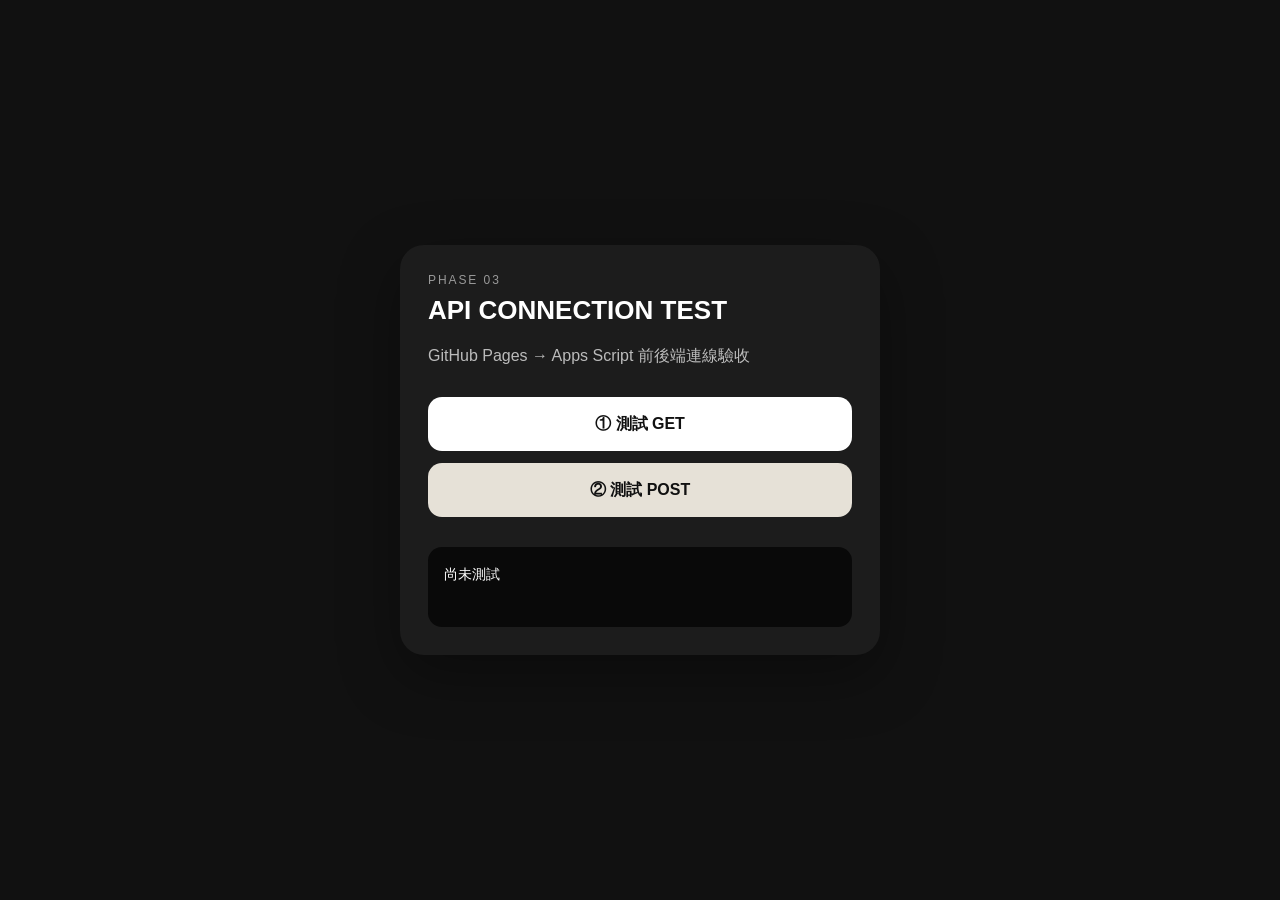
==== setup/index.html @ 5a978cd7 "Add files via upload" ====
<!DOCTYPE html>
<html lang="zh-Hant">

<head>

  <meta charset="UTF-8">

  <meta
    name="viewport"
    content="width=device-width, initial-scale=1"
  >

  <title>Birthday Mission｜API Test</title>

  <style>

    * {
      box-sizing: border-box;
    }

    body {
      margin: 0;
      min-height: 100vh;
      background: #111;
      color: #fff;
      font-family:
        -apple-system,
        BlinkMacSystemFont,
        "Segoe UI",
        sans-serif;

      display: flex;
      align-items: center;
      justify-content: center;

      padding: 24px;
    }

    .card {
      width: 100%;
      max-width: 480px;

      background: #1c1c1c;

      border-radius: 24px;

      padding: 28px;

      box-shadow:
        0 20px 60px rgba(0,0,0,.35);
    }

    .label {
      font-size: 12px;
      letter-spacing: .16em;
      opacity: .55;
    }

    h1 {
      font-size: 26px;
      margin:
        8px 0
        8px;
    }

    .description {
      opacity: .7;
      line-height: 1.7;
      margin-bottom: 28px;
    }

    button {
      width: 100%;
      min-height: 54px;

      border: 0;
      border-radius: 14px;

      font-size: 16px;
      font-weight: 600;

      cursor: pointer;

      margin-bottom: 12px;
    }

    #getBtn {
      background: #fff;
      color: #111;
    }

    #postBtn {
      background: #e6e1d7;
      color: #111;
    }

    button:disabled {
      opacity: .45;
      cursor: not-allowed;
    }

    .result {
      margin-top: 18px;

      padding: 16px;

      border-radius: 14px;

      background: #090909;

      font-size: 14px;
      line-height: 1.7;

      word-break: break-word;

      min-height: 80px;
    }

    .ok {
      color: #88e29c;
    }

    .error {
      color: #ff8e8e;
    }

  </style>

</head>

<body>

  <main class="card">

    <div class="label">
      PHASE 03
    </div>

    <h1>
      API CONNECTION TEST
    </h1>

    <p class="description">
      GitHub Pages → Apps Script
      前後端連線驗收
    </p>

    <button
      id="getBtn"
      type="button"
    >
      ① 測試 GET
    </button>

    <button
      id="postBtn"
      type="button"
    >
      ② 測試 POST
    </button>

    <div
      id="result"
      class="result"
    >
      尚未測試
    </div>

  </main>


  <script src="../assets/js/config.js"></script>

  <script>

    const result =
      document.getElementById('result');

    const getBtn =
      document.getElementById('getBtn');

    const postBtn =
      document.getElementById('postBtn');


    function showLoading(text) {

      result.className = 'result';

      result.textContent = text;

    }


    function showSuccess(data) {

      result.className =
        'result ok';

      result.textContent =
        JSON.stringify(
          data,
          null,
          2
        );

    }


    function showError(error) {

      console.error(error);

      result.className =
        'result error';

      result.textContent =
        '連線失敗：\n' +
        (
          error?.message ||
          String(error)
        );

    }


    getBtn.addEventListener(
      'click',
      async () => {

        getBtn.disabled = true;

        showLoading(
          'GET 連線中...'
        );

        try {

          const url =
            BM_CONFIG.API_URL +
            '?action=ping&_=' +
            Date.now();

          const response =
            await fetch(
              url,
              {
                method: 'GET',
                redirect: 'follow',
                cache: 'no-store'
              }
            );

          if (!response.ok) {
            throw new Error(
              'HTTP ' +
              response.status
            );
          }

          const data =
            await response.json();

          if (
            data.ok !== true ||
            data.action !== 'ping'
          ) {
            throw new Error(
              'GET 回傳內容不正確'
            );
          }

          showSuccess({
            test: 'GET PASS',
            ...data
          });

        } catch (error) {

          showError(error);

        } finally {

          getBtn.disabled = false;

        }

      }
    );


    postBtn.addEventListener(
      'click',
      async () => {

        postBtn.disabled = true;

        showLoading(
          'POST 連線中...'
        );

        try {

          const response =
            await fetch(
              BM_CONFIG.API_URL,
              {

                method: 'POST',

                redirect: 'follow',

                headers: {
                  'Content-Type':
                    'text/plain;charset=utf-8'
                },

                body:
                  JSON.stringify({
                    action:
                      'pingPost',

                    test:
                      'github-pages'
                  })

              }
            );

          if (!response.ok) {
            throw new Error(
              'HTTP ' +
              response.status
            );
          }

          const data =
            await response.json();

          if (
            data.ok !== true ||
            data.action !==
              'pingPost'
          ) {
            throw new Error(
              'POST 回傳內容不正確'
            );
          }

          showSuccess({
            test: 'POST PASS',
            ...data
          });

        } catch (error) {

          showError(error);

        } finally {

          postBtn.disabled = false;

        }

      }
    );

  </script>

</body>
</html>
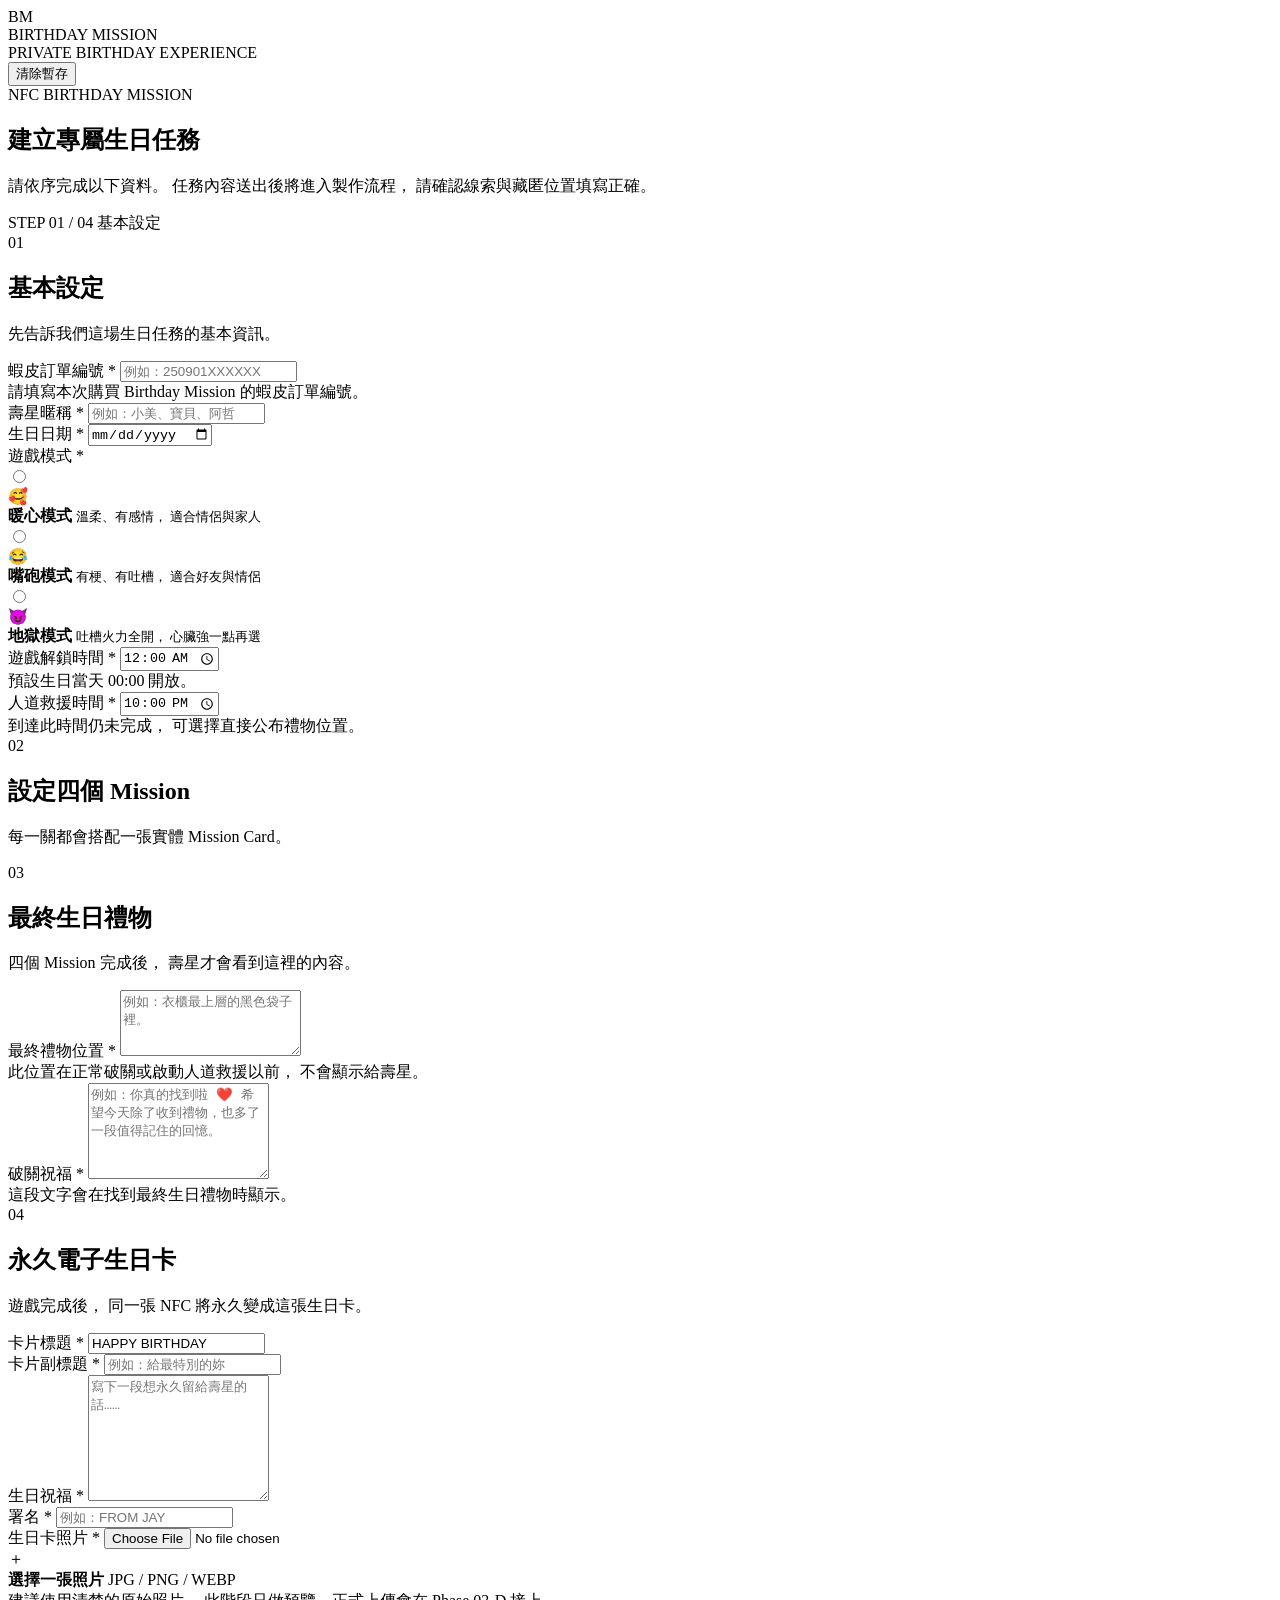
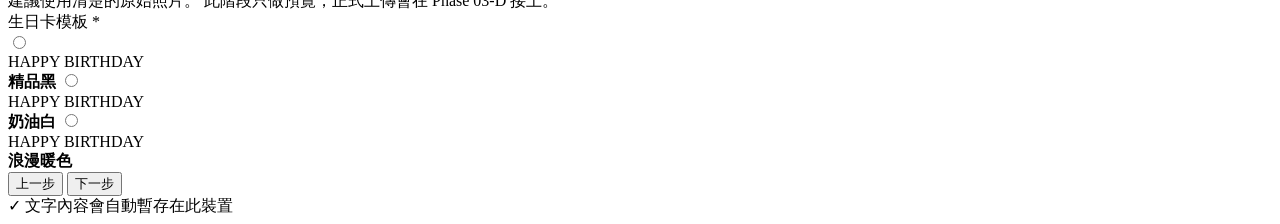
==== commit 17182dc9: "Update index.html" ====
--- a/setup/index.html
+++ b/setup/index.html
@@ -1,8 +1,6 @@
 <!DOCTYPE html>
 <html lang="zh-Hant">
-
 <head>
-
   <meta charset="UTF-8">
 
   <meta
@@ -10,362 +8,730 @@
     content="width=device-width, initial-scale=1"
   >
 
-  <title>Birthday Mission｜API Test</title>
-
-  <style>
-
-    * {
-      box-sizing: border-box;
-    }
-
-    body {
-      margin: 0;
-      min-height: 100vh;
-      background: #111;
-      color: #fff;
-      font-family:
-        -apple-system,
-        BlinkMacSystemFont,
-        "Segoe UI",
-        sans-serif;
-
-      display: flex;
-      align-items: center;
-      justify-content: center;
-
-      padding: 24px;
-    }
-
-    .card {
-      width: 100%;
-      max-width: 480px;
-
-      background: #1c1c1c;
-
-      border-radius: 24px;
-
-      padding: 28px;
-
-      box-shadow:
-        0 20px 60px rgba(0,0,0,.35);
-    }
-
-    .label {
-      font-size: 12px;
-      letter-spacing: .16em;
-      opacity: .55;
-    }
-
-    h1 {
-      font-size: 26px;
-      margin:
-        8px 0
-        8px;
-    }
-
-    .description {
-      opacity: .7;
-      line-height: 1.7;
-      margin-bottom: 28px;
-    }
-
-    button {
-      width: 100%;
-      min-height: 54px;
-
-      border: 0;
-      border-radius: 14px;
-
-      font-size: 16px;
-      font-weight: 600;
-
-      cursor: pointer;
-
-      margin-bottom: 12px;
-    }
-
-    #getBtn {
-      background: #fff;
-      color: #111;
-    }
-
-    #postBtn {
-      background: #e6e1d7;
-      color: #111;
-    }
-
-    button:disabled {
-      opacity: .45;
-      cursor: not-allowed;
-    }
-
-    .result {
-      margin-top: 18px;
-
-      padding: 16px;
-
-      border-radius: 14px;
-
-      background: #090909;
-
-      font-size: 14px;
-      line-height: 1.7;
-
-      word-break: break-word;
-
-      min-height: 80px;
-    }
-
-    .ok {
-      color: #88e29c;
-    }
-
-    .error {
-      color: #ff8e8e;
-    }
-
-  </style>
-
+  <meta
+    name="theme-color"
+    content="#111111"
+  >
+
+  <title>建立 Birthday Mission</title>
+
+  <link
+    rel="stylesheet"
+    href="../assets/css/setup.css"
+  >
 </head>
 
 <body>
 
-  <main class="card">
-
-    <div class="label">
-      PHASE 03
+  <header class="topbar">
+    <div class="brand">
+      <span class="brand-mark">BM</span>
+
+      <div>
+        <div class="brand-name">
+          BIRTHDAY MISSION
+        </div>
+
+        <div class="brand-sub">
+          PRIVATE BIRTHDAY EXPERIENCE
+        </div>
+      </div>
     </div>
 
-    <h1>
-      API CONNECTION TEST
-    </h1>
-
-    <p class="description">
-      GitHub Pages → Apps Script
-      前後端連線驗收
-    </p>
-
     <button
-      id="getBtn"
+      id="clearDraftBtn"
+      class="text-btn"
       type="button"
     >
-      ① 測試 GET
+      清除暫存
     </button>
-
-    <button
-      id="postBtn"
-      type="button"
+  </header>
+
+
+  <main class="shell">
+
+    <section class="hero">
+
+      <div class="eyebrow">
+        NFC BIRTHDAY MISSION
+      </div>
+
+      <h1>
+        建立專屬生日任務
+      </h1>
+
+      <p>
+        請依序完成以下資料。
+        任務內容送出後將進入製作流程，
+        請確認線索與藏匿位置填寫正確。
+      </p>
+
+    </section>
+
+
+    <section class="progress-box">
+
+      <div class="progress-top">
+
+        <span id="stepLabel">
+          STEP 01 / 04
+        </span>
+
+        <span id="stepName">
+          基本設定
+        </span>
+
+      </div>
+
+      <div class="progress-track">
+        <div
+          id="progressBar"
+          class="progress-bar"
+        ></div>
+      </div>
+
+    </section>
+
+
+    <form
+      id="missionForm"
+      novalidate
     >
-      ② 測試 POST
-    </button>
-
-    <div
-      id="result"
-      class="result"
-    >
-      尚未測試
+
+      <!-- STEP 01 -->
+      <section
+        class="form-step active"
+        data-step="1"
+      >
+
+        <div class="section-heading">
+
+          <span class="section-number">
+            01
+          </span>
+
+          <div>
+            <h2>基本設定</h2>
+
+            <p>
+              先告訴我們這場生日任務的基本資訊。
+            </p>
+          </div>
+
+        </div>
+
+
+        <div class="form-card">
+
+          <div class="field">
+
+            <label for="orderNo">
+              蝦皮訂單編號
+              <span>*</span>
+            </label>
+
+            <input
+              id="orderNo"
+              name="orderNo"
+              type="text"
+              autocomplete="off"
+              placeholder="例如：250901XXXXXX"
+              required
+            >
+
+            <div class="help">
+              請填寫本次購買 Birthday Mission
+              的蝦皮訂單編號。
+            </div>
+
+          </div>
+
+
+          <div class="field">
+
+            <label for="nickname">
+              壽星暱稱
+              <span>*</span>
+            </label>
+
+            <input
+              id="nickname"
+              name="nickname"
+              type="text"
+              autocomplete="off"
+              placeholder="例如：小美、寶貝、阿哲"
+              maxlength="30"
+              required
+            >
+
+          </div>
+
+
+          <div class="field">
+
+            <label for="birthdayDate">
+              生日日期
+              <span>*</span>
+            </label>
+
+            <input
+              id="birthdayDate"
+              name="birthdayDate"
+              type="date"
+              required
+            >
+
+          </div>
+
+
+          <div class="field">
+
+            <label>
+              遊戲模式
+              <span>*</span>
+            </label>
+
+            <div class="choice-grid">
+
+              <label class="choice-card">
+
+                <input
+                  type="radio"
+                  name="gameMode"
+                  value="暖心模式"
+                  required
+                >
+
+                <div class="choice-content">
+
+                  <div class="choice-icon">
+                    🥰
+                  </div>
+
+                  <strong>
+                    暖心模式
+                  </strong>
+
+                  <small>
+                    溫柔、有感情，
+                    適合情侶與家人
+                  </small>
+
+                </div>
+
+              </label>
+
+
+              <label class="choice-card">
+
+                <input
+                  type="radio"
+                  name="gameMode"
+                  value="嘴砲模式"
+                >
+
+                <div class="choice-content">
+
+                  <div class="choice-icon">
+                    😂
+                  </div>
+
+                  <strong>
+                    嘴砲模式
+                  </strong>
+
+                  <small>
+                    有梗、有吐槽，
+                    適合好友與情侶
+                  </small>
+
+                </div>
+
+              </label>
+
+
+              <label class="choice-card">
+
+                <input
+                  type="radio"
+                  name="gameMode"
+                  value="地獄模式"
+                >
+
+                <div class="choice-content">
+
+                  <div class="choice-icon">
+                    😈
+                  </div>
+
+                  <strong>
+                    地獄模式
+                  </strong>
+
+                  <small>
+                    吐槽火力全開，
+                    心臟強一點再選
+                  </small>
+
+                </div>
+
+              </label>
+
+            </div>
+
+          </div>
+
+
+          <div class="time-grid">
+
+            <div class="field">
+
+              <label for="unlockTime">
+                遊戲解鎖時間
+                <span>*</span>
+              </label>
+
+              <input
+                id="unlockTime"
+                name="unlockTime"
+                type="time"
+                value="00:00"
+                required
+              >
+
+              <div class="help">
+                預設生日當天 00:00 開放。
+              </div>
+
+            </div>
+
+
+            <div class="field">
+
+              <label for="rescueTime">
+                人道救援時間
+                <span>*</span>
+              </label>
+
+              <input
+                id="rescueTime"
+                name="rescueTime"
+                type="time"
+                value="22:00"
+                required
+              >
+
+              <div class="help">
+                到達此時間仍未完成，
+                可選擇直接公布禮物位置。
+              </div>
+
+            </div>
+
+          </div>
+
+        </div>
+
+      </section>
+
+
+      <!-- STEP 02 -->
+      <section
+        class="form-step"
+        data-step="2"
+      >
+
+        <div class="section-heading">
+
+          <span class="section-number">
+            02
+          </span>
+
+          <div>
+
+            <h2>
+              設定四個 Mission
+            </h2>
+
+            <p>
+              每一關都會搭配一張實體 Mission Card。
+            </p>
+
+          </div>
+
+        </div>
+
+
+        <div
+          id="missionsContainer"
+          class="missions"
+        ></div>
+
+      </section>
+
+
+      <!-- STEP 03 -->
+      <section
+        class="form-step"
+        data-step="3"
+      >
+
+        <div class="section-heading">
+
+          <span class="section-number">
+            03
+          </span>
+
+          <div>
+
+            <h2>
+              最終生日禮物
+            </h2>
+
+            <p>
+              四個 Mission 完成後，
+              壽星才會看到這裡的內容。
+            </p>
+
+          </div>
+
+        </div>
+
+
+        <div class="form-card">
+
+          <div class="field">
+
+            <label for="giftLocation">
+              最終禮物位置
+              <span>*</span>
+            </label>
+
+            <textarea
+              id="giftLocation"
+              name="giftLocation"
+              rows="4"
+              maxlength="300"
+              placeholder="例如：衣櫃最上層的黑色袋子裡。"
+              required
+            ></textarea>
+
+            <div class="help">
+              此位置在正常破關或啟動人道救援以前，
+              不會顯示給壽星。
+            </div>
+
+          </div>
+
+
+          <div class="field">
+
+            <label for="completionBlessing">
+              破關祝福
+              <span>*</span>
+            </label>
+
+            <textarea
+              id="completionBlessing"
+              name="completionBlessing"
+              rows="6"
+              maxlength="800"
+              placeholder="例如：你真的找到啦 ❤️ 希望今天除了收到禮物，也多了一段值得記住的回憶。"
+              required
+            ></textarea>
+
+            <div class="help">
+              這段文字會在找到最終生日禮物時顯示。
+            </div>
+
+          </div>
+
+        </div>
+
+      </section>
+
+
+      <!-- STEP 04 -->
+      <section
+        class="form-step"
+        data-step="4"
+      >
+
+        <div class="section-heading">
+
+          <span class="section-number">
+            04
+          </span>
+
+          <div>
+
+            <h2>
+              永久電子生日卡
+            </h2>
+
+            <p>
+              遊戲完成後，
+              同一張 NFC 將永久變成這張生日卡。
+            </p>
+
+          </div>
+
+        </div>
+
+
+        <div class="form-card">
+
+          <div class="field">
+
+            <label for="cardTitle">
+              卡片標題
+              <span>*</span>
+            </label>
+
+            <input
+              id="cardTitle"
+              name="cardTitle"
+              type="text"
+              value="HAPPY BIRTHDAY"
+              maxlength="60"
+              required
+            >
+
+          </div>
+
+
+          <div class="field">
+
+            <label for="cardSubtitle">
+              卡片副標題
+              <span>*</span>
+            </label>
+
+            <input
+              id="cardSubtitle"
+              name="cardSubtitle"
+              type="text"
+              placeholder="例如：給最特別的妳"
+              maxlength="80"
+              required
+            >
+
+          </div>
+
+
+          <div class="field">
+
+            <label for="cardMessage">
+              生日祝福
+              <span>*</span>
+            </label>
+
+            <textarea
+              id="cardMessage"
+              name="cardMessage"
+              rows="8"
+              maxlength="1500"
+              placeholder="寫下一段想永久留給壽星的話……"
+              required
+            ></textarea>
+
+          </div>
+
+
+          <div class="field">
+
+            <label for="cardSignature">
+              署名
+              <span>*</span>
+            </label>
+
+            <input
+              id="cardSignature"
+              name="cardSignature"
+              type="text"
+              placeholder="例如：FROM JAY"
+              maxlength="80"
+              required
+            >
+
+          </div>
+
+
+          <div class="field">
+
+            <label for="cardPhoto">
+              生日卡照片
+              <span>*</span>
+            </label>
+
+            <label
+              class="upload-box"
+              for="cardPhoto"
+            >
+
+              <input
+                id="cardPhoto"
+                name="cardPhoto"
+                type="file"
+                accept="image/jpeg,image/png,image/webp"
+                required
+              >
+
+              <div
+                id="uploadEmpty"
+                class="upload-empty"
+              >
+
+                <div class="upload-icon">
+                  ＋
+                </div>
+
+                <strong>
+                  選擇一張照片
+                </strong>
+
+                <span>
+                  JPG / PNG / WEBP
+                </span>
+
+              </div>
+
+
+              <img
+                id="photoPreview"
+                class="photo-preview"
+                alt="生日卡照片預覽"
+                hidden
+              >
+
+            </label>
+
+            <div class="help">
+              建議使用清楚的原始照片。
+              此階段只做預覽，正式上傳會在 Phase 03-D 接上。
+            </div>
+
+          </div>
+
+
+          <div class="field">
+
+            <label>
+              生日卡模板
+              <span>*</span>
+            </label>
+
+            <div class="template-grid">
+
+              <label class="template-card">
+
+                <input
+                  type="radio"
+                  name="cardTemplate"
+                  value="精品黑"
+                  required
+                >
+
+                <div class="template-preview template-dark">
+                  HAPPY
+                  <span>BIRTHDAY</span>
+                </div>
+
+                <strong>
+                  精品黑
+                </strong>
+
+              </label>
+
+
+              <label class="template-card">
+
+                <input
+                  type="radio"
+                  name="cardTemplate"
+                  value="奶油白"
+                >
+
+                <div class="template-preview template-cream">
+                  HAPPY
+                  <span>BIRTHDAY</span>
+                </div>
+
+                <strong>
+                  奶油白
+                </strong>
+
+              </label>
+
+
+              <label class="template-card">
+
+                <input
+                  type="radio"
+                  name="cardTemplate"
+                  value="浪漫暖色"
+                >
+
+                <div class="template-preview template-warm">
+                  HAPPY
+                  <span>BIRTHDAY</span>
+                </div>
+
+                <strong>
+                  浪漫暖色
+                </strong>
+
+              </label>
+
+            </div>
+
+          </div>
+
+        </div>
+
+      </section>
+
+    </form>
+
+
+    <div class="form-nav">
+
+      <button
+        id="backBtn"
+        class="secondary-btn"
+        type="button"
+      >
+        上一步
+      </button>
+
+      <button
+        id="nextBtn"
+        class="primary-btn"
+        type="button"
+      >
+        下一步
+      </button>
+
     </div>
 
+
+    <div class="autosave-note">
+      ✓ 文字內容會自動暫存在此裝置
+    </div>
+
   </main>
 
 
+  <div
+    id="toast"
+    class="toast"
+    role="status"
+    aria-live="polite"
+  ></div>
+
+
   <script src="../assets/js/config.js"></script>
-
-  <script>
-
-    const result =
-      document.getElementById('result');
-
-    const getBtn =
-      document.getElementById('getBtn');
-
-    const postBtn =
-      document.getElementById('postBtn');
-
-
-    function showLoading(text) {
-
-      result.className = 'result';
-
-      result.textContent = text;
-
-    }
-
-
-    function showSuccess(data) {
-
-      result.className =
-        'result ok';
-
-      result.textContent =
-        JSON.stringify(
-          data,
-          null,
-          2
-        );
-
-    }
-
-
-    function showError(error) {
-
-      console.error(error);
-
-      result.className =
-        'result error';
-
-      result.textContent =
-        '連線失敗：\n' +
-        (
-          error?.message ||
-          String(error)
-        );
-
-    }
-
-
-    getBtn.addEventListener(
-      'click',
-      async () => {
-
-        getBtn.disabled = true;
-
-        showLoading(
-          'GET 連線中...'
-        );
-
-        try {
-
-          const url =
-            BM_CONFIG.API_URL +
-            '?action=ping&_=' +
-            Date.now();
-
-          const response =
-            await fetch(
-              url,
-              {
-                method: 'GET',
-                redirect: 'follow',
-                cache: 'no-store'
-              }
-            );
-
-          if (!response.ok) {
-            throw new Error(
-              'HTTP ' +
-              response.status
-            );
-          }
-
-          const data =
-            await response.json();
-
-          if (
-            data.ok !== true ||
-            data.action !== 'ping'
-          ) {
-            throw new Error(
-              'GET 回傳內容不正確'
-            );
-          }
-
-          showSuccess({
-            test: 'GET PASS',
-            ...data
-          });
-
-        } catch (error) {
-
-          showError(error);
-
-        } finally {
-
-          getBtn.disabled = false;
-
-        }
-
-      }
-    );
-
-
-    postBtn.addEventListener(
-      'click',
-      async () => {
-
-        postBtn.disabled = true;
-
-        showLoading(
-          'POST 連線中...'
-        );
-
-        try {
-
-          const response =
-            await fetch(
-              BM_CONFIG.API_URL,
-              {
-
-                method: 'POST',
-
-                redirect: 'follow',
-
-                headers: {
-                  'Content-Type':
-                    'text/plain;charset=utf-8'
-                },
-
-                body:
-                  JSON.stringify({
-                    action:
-                      'pingPost',
-
-                    test:
-                      'github-pages'
-                  })
-
-              }
-            );
-
-          if (!response.ok) {
-            throw new Error(
-              'HTTP ' +
-              response.status
-            );
-          }
-
-          const data =
-            await response.json();
-
-          if (
-            data.ok !== true ||
-            data.action !==
-              'pingPost'
-          ) {
-            throw new Error(
-              'POST 回傳內容不正確'
-            );
-          }
-
-          showSuccess({
-            test: 'POST PASS',
-            ...data
-          });
-
-        } catch (error) {
-
-          showError(error);
-
-        } finally {
-
-          postBtn.disabled = false;
-
-        }
-
-      }
-    );
-
-  </script>
+  <script src="../assets/js/setup.js"></script>
 
 </body>
-</html>+</html>
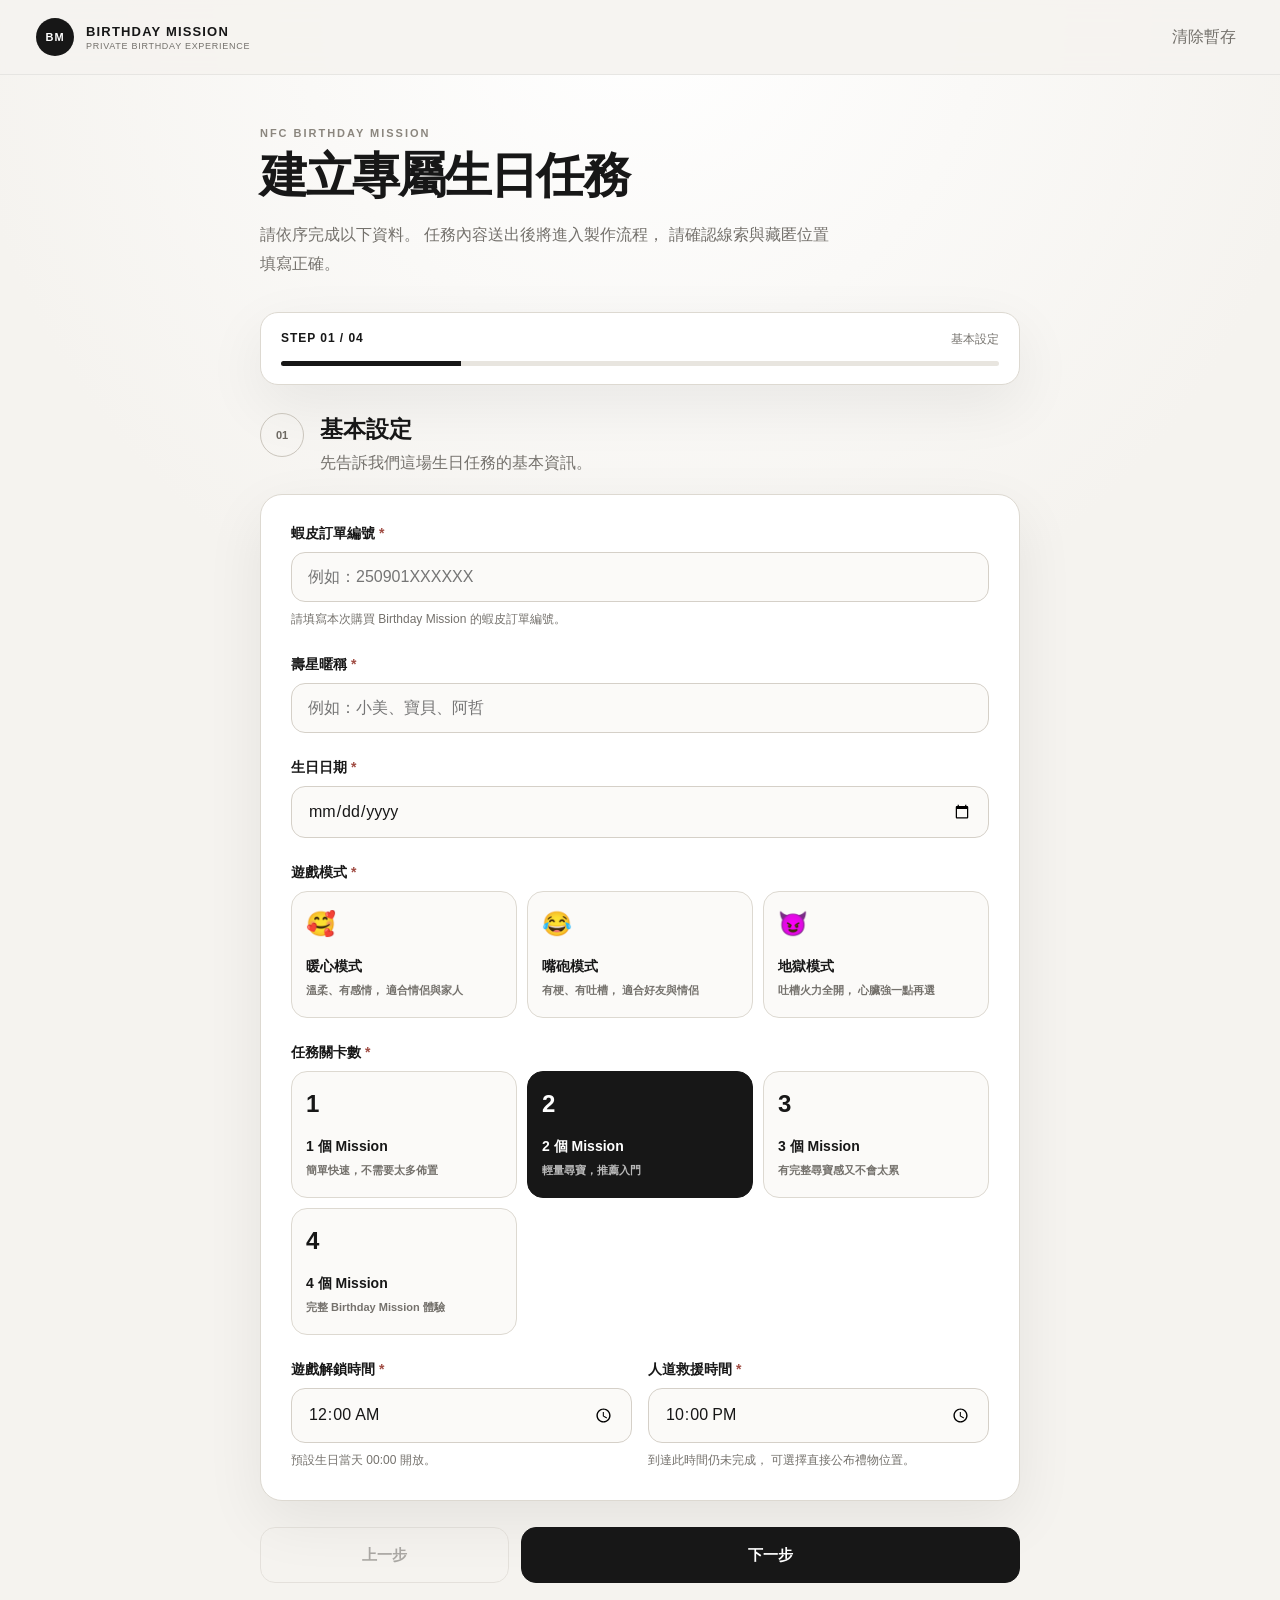
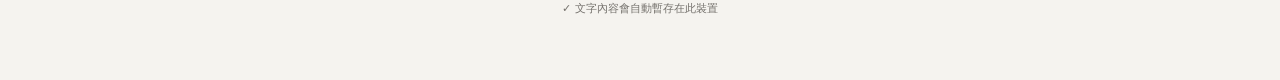
==== commit d5088187: "Update index.html" ====
--- a/setup/index.html
+++ b/setup/index.html
@@ -281,6 +281,78 @@
 
           </div>
 
+          <!-- ✅ 任務關卡數加在這裡 -->
+<div class="field">
+
+  <label>
+    任務關卡數
+    <span>*</span>
+  </label>
+
+  <div class="choice-grid mission-count-grid">
+
+    <label class="choice-card">
+      <input
+        type="radio"
+        name="missionCount"
+        value="1"
+        required
+      >
+
+      <div class="choice-content">
+        <div class="choice-icon">1</div>
+        <strong>1 個 Mission</strong>
+        <small>簡單快速，不需要太多佈置</small>
+      </div>
+    </label>
+
+    <label class="choice-card">
+      <input
+        type="radio"
+        name="missionCount"
+        value="2"
+        checked
+      >
+
+      <div class="choice-content">
+        <div class="choice-icon">2</div>
+        <strong>2 個 Mission</strong>
+        <small>輕量尋寶，推薦入門</small>
+      </div>
+    </label>
+
+    <label class="choice-card">
+      <input
+        type="radio"
+        name="missionCount"
+        value="3"
+      >
+
+      <div class="choice-content">
+        <div class="choice-icon">3</div>
+        <strong>3 個 Mission</strong>
+        <small>有完整尋寶感又不會太累</small>
+      </div>
+    </label>
+
+    <label class="choice-card">
+      <input
+        type="radio"
+        name="missionCount"
+        value="4"
+      >
+
+      <div class="choice-content">
+        <div class="choice-icon">4</div>
+        <strong>4 個 Mission</strong>
+        <small>完整 Birthday Mission 體驗</small>
+      </div>
+    </label>
+
+  </div>
+
+</div>
+
 
           <div class="time-grid">
 
--- a/assets/css/setup.css
+++ b/assets/css/setup.css
@@ -0,0 +1,958 @@
+:root {
+  --bg: #f5f3ef;
+  --surface: #ffffff;
+  --surface-soft: #eeebe5;
+
+  --text: #171717;
+  --muted: #74716c;
+
+  --border: #ddd9d1;
+  --dark: #171717;
+
+  --radius: 22px;
+  --radius-small: 14px;
+
+  --shadow:
+    0 20px 60px
+    rgba(20, 18, 15, .07);
+}
+
+
+* {
+  box-sizing: border-box;
+}
+
+
+html {
+  -webkit-text-size-adjust: 100%;
+}
+
+
+body {
+  margin: 0;
+
+  background:
+    radial-gradient(
+      circle at 50% 0%,
+      #ffffff 0,
+      var(--bg) 38%
+    );
+
+  color: var(--text);
+
+  font-family:
+    -apple-system,
+    BlinkMacSystemFont,
+    "Segoe UI",
+    "Noto Sans TC",
+    sans-serif;
+}
+
+
+button,
+input,
+textarea {
+  font: inherit;
+}
+
+
+button {
+  -webkit-tap-highlight-color:
+    transparent;
+}
+
+
+.topbar {
+  width: 100%;
+
+  display: flex;
+  align-items: center;
+  justify-content: space-between;
+
+  padding:
+    18px
+    clamp(18px, 4vw, 36px);
+
+  border-bottom:
+    1px solid rgba(0, 0, 0, .06);
+
+  background:
+    rgba(245, 243, 239, .88);
+
+  backdrop-filter:
+    blur(16px);
+
+  position: sticky;
+  top: 0;
+  z-index: 20;
+}
+
+
+.brand {
+  display: flex;
+  align-items: center;
+  gap: 12px;
+}
+
+
+.brand-mark {
+  width: 38px;
+  height: 38px;
+
+  border-radius: 50%;
+
+  display: grid;
+  place-items: center;
+
+  background: #171717;
+  color: #ffffff;
+
+  font-size: 11px;
+  font-weight: 700;
+  letter-spacing: .08em;
+}
+
+
+.brand-name {
+  font-size: 13px;
+  font-weight: 750;
+  letter-spacing: .09em;
+}
+
+
+.brand-sub {
+  margin-top: 2px;
+
+  color: var(--muted);
+
+  font-size: 9px;
+  letter-spacing: .08em;
+}
+
+
+.text-btn {
+  border: 0;
+  background: transparent;
+
+  color: var(--muted);
+
+  padding: 8px;
+
+  cursor: pointer;
+}
+
+
+.shell {
+  width: min(
+    100% - 32px,
+    760px
+  );
+
+  margin: 0 auto;
+
+  padding:
+    52px 0
+    64px;
+}
+
+
+.hero {
+  margin-bottom: 34px;
+}
+
+
+.eyebrow {
+  margin-bottom: 10px;
+
+  font-size: 11px;
+  font-weight: 700;
+
+  letter-spacing: .18em;
+
+  color: #8b867e;
+}
+
+
+.hero h1 {
+  margin: 0;
+
+  font-size:
+    clamp(30px, 7vw, 48px);
+
+  line-height: 1.12;
+
+  letter-spacing: -.04em;
+}
+
+
+.hero p {
+  max-width: 580px;
+
+  margin:
+    18px 0 0;
+
+  color: var(--muted);
+
+  line-height: 1.8;
+}
+
+
+.progress-box {
+  margin-bottom: 28px;
+
+  padding: 18px 20px;
+
+  background: var(--surface);
+
+  border:
+    1px solid var(--border);
+
+  border-radius: 18px;
+
+  box-shadow: var(--shadow);
+}
+
+
+.progress-top {
+  display: flex;
+  justify-content: space-between;
+
+  gap: 16px;
+
+  margin-bottom: 13px;
+
+  font-size: 12px;
+
+  color: var(--muted);
+}
+
+
+#stepLabel {
+  font-weight: 700;
+  color: var(--text);
+
+  letter-spacing: .08em;
+}
+
+
+.progress-track {
+  height: 5px;
+
+  border-radius: 999px;
+
+  overflow: hidden;
+
+  background: #e8e5df;
+}
+
+
+.progress-bar {
+  width: 25%;
+  height: 100%;
+
+  background: #171717;
+
+  transition:
+    width .3s ease;
+}
+
+
+.form-step {
+  display: none;
+}
+
+
+.form-step.active {
+  display: block;
+
+  animation:
+    stepIn .28s ease;
+}
+
+
+@keyframes stepIn {
+
+  from {
+    opacity: 0;
+    transform:
+      translateY(8px);
+  }
+
+  to {
+    opacity: 1;
+    transform:
+      translateY(0);
+  }
+
+}
+
+
+.section-heading {
+  display: flex;
+  gap: 16px;
+
+  align-items: flex-start;
+
+  margin:
+    0 0 18px;
+}
+
+
+.section-number {
+  flex: 0 0 auto;
+
+  width: 44px;
+  height: 44px;
+
+  display: grid;
+  place-items: center;
+
+  border: 1px solid #cac5bc;
+  border-radius: 50%;
+
+  color: #6c6861;
+
+  font-size: 11px;
+  font-weight: 700;
+}
+
+
+.section-heading h2 {
+  margin:
+    1px 0 5px;
+
+  font-size: 23px;
+}
+
+
+.section-heading p {
+  margin: 0;
+
+  color: var(--muted);
+
+  line-height: 1.6;
+}
+
+
+.form-card,
+.mission-card {
+  background: var(--surface);
+
+  border:
+    1px solid var(--border);
+
+  border-radius:
+    var(--radius);
+
+  padding:
+    clamp(20px, 5vw, 30px);
+
+  box-shadow:
+    var(--shadow);
+}
+
+
+.field + .field {
+  margin-top: 26px;
+}
+
+
+.field label {
+  display: block;
+
+  margin-bottom: 9px;
+
+  font-size: 14px;
+  font-weight: 700;
+}
+
+
+.field label span {
+  color: #a04c43;
+}
+
+
+input[type="text"],
+input[type="date"],
+input[type="time"],
+textarea {
+  width: 100%;
+
+  border:
+    1px solid #d5d0c8;
+
+  border-radius:
+    var(--radius-small);
+
+  outline: none;
+
+  background: #fbfaf8;
+  color: var(--text);
+
+  padding:
+    15px 16px;
+
+  font-size: 16px;
+
+  transition:
+    border-color .15s ease,
+    box-shadow .15s ease,
+    background .15s ease;
+}
+
+
+textarea {
+  resize: vertical;
+
+  min-height: 110px;
+
+  line-height: 1.7;
+}
+
+
+input:focus,
+textarea:focus {
+  background: #ffffff;
+
+  border-color: #77716a;
+
+  box-shadow:
+    0 0 0 3px
+    rgba(20, 20, 20, .06);
+}
+
+
+.help {
+  margin-top: 8px;
+
+  color: var(--muted);
+
+  font-size: 12px;
+  line-height: 1.65;
+}
+
+
+.time-grid {
+  display: grid;
+
+  grid-template-columns:
+    repeat(2, 1fr);
+
+  gap: 16px;
+
+  margin-top: 26px;
+}
+
+
+.time-grid .field {
+  margin: 0;
+}
+
+
+.choice-grid {
+  display: grid;
+
+  grid-template-columns:
+    repeat(3, 1fr);
+
+  gap: 10px;
+}
+
+
+.choice-card {
+  margin: 0 !important;
+
+  cursor: pointer;
+}
+
+
+.choice-card input,
+.template-card input {
+  position: absolute;
+
+  opacity: 0;
+
+  pointer-events: none;
+}
+
+
+.choice-content {
+  height: 100%;
+
+  border:
+    1px solid var(--border);
+
+  border-radius: 16px;
+
+  padding: 18px 14px;
+
+  background: #fbfaf8;
+
+  transition:
+    .16s ease;
+}
+
+
+.choice-icon {
+  margin-bottom: 20px;
+
+  font-size: 24px;
+}
+
+
+.choice-content strong {
+  display: block;
+
+  margin-bottom: 6px;
+
+  font-size: 14px;
+}
+
+
+.choice-content small {
+  display: block;
+
+  color: var(--muted);
+
+  font-size: 11px;
+  line-height: 1.55;
+}
+
+
+.choice-card
+input:checked
++
+.choice-content {
+  border-color: #171717;
+
+  background: #171717;
+  color: #ffffff;
+}
+
+
+.choice-card
+input:checked
++
+.choice-content
+small {
+  color:
+    rgba(255, 255, 255, .7);
+}
+
+
+.missions {
+  display: grid;
+  gap: 18px;
+}
+
+
+.mission-card {
+  position: relative;
+}
+
+
+.mission-head {
+  display: flex;
+
+  align-items: center;
+  justify-content: space-between;
+
+  margin-bottom: 26px;
+
+  padding-bottom: 18px;
+
+  border-bottom:
+    1px solid #ece8e1;
+}
+
+
+.mission-label {
+  font-size: 11px;
+  font-weight: 700;
+
+  letter-spacing: .16em;
+
+  color: var(--muted);
+}
+
+
+.mission-title {
+  margin-top: 4px;
+
+  font-size: 22px;
+  font-weight: 750;
+}
+
+
+.mission-badge {
+  width: 36px;
+  height: 36px;
+
+  display: grid;
+  place-items: center;
+
+  border-radius: 50%;
+
+  background: #171717;
+  color: #ffffff;
+
+  font-size: 12px;
+}
+
+
+.upload-box {
+  position: relative;
+
+  min-height: 240px;
+
+  display: grid;
+  place-items: center;
+
+  overflow: hidden;
+
+  border:
+    1px dashed #bcb6ad;
+
+  border-radius: 18px;
+
+  background: #f8f6f2;
+
+  cursor: pointer;
+}
+
+
+.upload-box input {
+  position: absolute;
+
+  width: 1px;
+  height: 1px;
+
+  opacity: 0;
+}
+
+
+.upload-empty {
+  display: grid;
+  place-items: center;
+
+  text-align: center;
+
+  gap: 7px;
+
+  color: var(--muted);
+}
+
+
+.upload-empty strong {
+  color: var(--text);
+
+  font-size: 15px;
+}
+
+
+.upload-empty span {
+  font-size: 11px;
+}
+
+
+.upload-icon {
+  width: 44px;
+  height: 44px;
+
+  display: grid;
+  place-items: center;
+
+  margin-bottom: 5px;
+
+  border-radius: 50%;
+
+  background: #171717;
+  color: #ffffff;
+
+  font-size: 24px;
+  font-weight: 300;
+}
+
+
+.photo-preview {
+  width: 100%;
+  max-height: 500px;
+
+  display: block;
+
+  object-fit: cover;
+}
+
+
+.template-grid {
+  display: grid;
+
+  grid-template-columns:
+    repeat(3, 1fr);
+
+  gap: 12px;
+}
+
+
+.template-card {
+  margin: 0 !important;
+
+  cursor: pointer;
+}
+
+
+.template-preview {
+  aspect-ratio: 3 / 4;
+
+  border:
+    2px solid transparent;
+
+  border-radius: 16px;
+
+  display: flex;
+  flex-direction: column;
+
+  align-items: center;
+  justify-content: center;
+
+  margin-bottom: 9px;
+
+  font-family: Georgia, serif;
+
+  letter-spacing: .1em;
+
+  transition:
+    border-color .15s ease,
+    transform .15s ease;
+}
+
+
+.template-preview span {
+  margin-top: 5px;
+
+  font-size: 11px;
+}
+
+
+.template-dark {
+  background: #111111;
+  color: #efe9dd;
+}
+
+
+.template-cream {
+  background: #eee8dc;
+  color: #3d3933;
+}
+
+
+.template-warm {
+  background: #d6b7a6;
+  color: #382d29;
+}
+
+
+.template-card strong {
+  display: block;
+
+  text-align: center;
+
+  font-size: 12px;
+}
+
+
+.template-card
+input:checked
++
+.template-preview {
+  border-color: #171717;
+
+  transform:
+    translateY(-2px);
+
+  box-shadow:
+    0 8px 24px
+    rgba(0, 0, 0, .12);
+}
+
+
+.form-nav {
+  display: grid;
+
+  grid-template-columns:
+    1fr 2fr;
+
+  gap: 12px;
+
+  margin-top: 26px;
+}
+
+
+.primary-btn,
+.secondary-btn {
+  min-height: 56px;
+
+  border-radius: 15px;
+
+  font-size: 15px;
+  font-weight: 700;
+
+  cursor: pointer;
+}
+
+
+.primary-btn {
+  border: 1px solid #171717;
+
+  background: #171717;
+  color: #ffffff;
+}
+
+
+.secondary-btn {
+  border:
+    1px solid #cbc6be;
+
+  background: transparent;
+  color: #3c3935;
+}
+
+
+.primary-btn:active,
+.secondary-btn:active {
+  transform:
+    translateY(1px);
+}
+
+
+.primary-btn:disabled,
+.secondary-btn:disabled {
+  opacity: .4;
+
+  cursor: not-allowed;
+}
+
+
+.autosave-note {
+  text-align: center;
+
+  margin-top: 18px;
+
+  color: var(--muted);
+
+  font-size: 11px;
+}
+
+
+.toast {
+  position: fixed;
+
+  left: 50%;
+  bottom: 24px;
+
+  transform:
+    translateX(-50%)
+    translateY(20px);
+
+  max-width:
+    calc(100% - 32px);
+
+  padding:
+    12px 18px;
+
+  background: #171717;
+  color: #ffffff;
+
+  border-radius: 999px;
+
+  font-size: 13px;
+
+  opacity: 0;
+  pointer-events: none;
+
+  transition:
+    .22s ease;
+
+  z-index: 100;
+}
+
+
+.toast.show {
+  opacity: 1;
+
+  transform:
+    translateX(-50%)
+    translateY(0);
+}
+
+
+@media
+(max-width: 640px) {
+
+  .shell {
+    width:
+      min(100% - 28px, 760px);
+
+    padding-top: 38px;
+  }
+
+  .brand-sub {
+    display: none;
+  }
+
+  .choice-grid,
+  .template-grid {
+    grid-template-columns:
+      1fr;
+  }
+
+  .choice-content {
+    display: grid;
+
+    grid-template-columns:
+      44px 1fr;
+
+    column-gap: 10px;
+  }
+
+  .choice-icon {
+    grid-row:
+      1 / span 2;
+
+    margin: 0;
+  }
+
+  .template-preview {
+    aspect-ratio: 16 / 7;
+  }
+
+  .time-grid {
+    grid-template-columns:
+      1fr;
+  }
+
+  .form-card,
+  .mission-card {
+    border-radius: 18px;
+  }
+
+}
+
+
+@media
+(max-width: 390px) {
+
+  .topbar {
+    padding:
+      14px 16px;
+  }
+
+  .brand-name {
+    font-size: 11px;
+  }
+
+  .hero h1 {
+    font-size: 31px;
+  }
+
+}
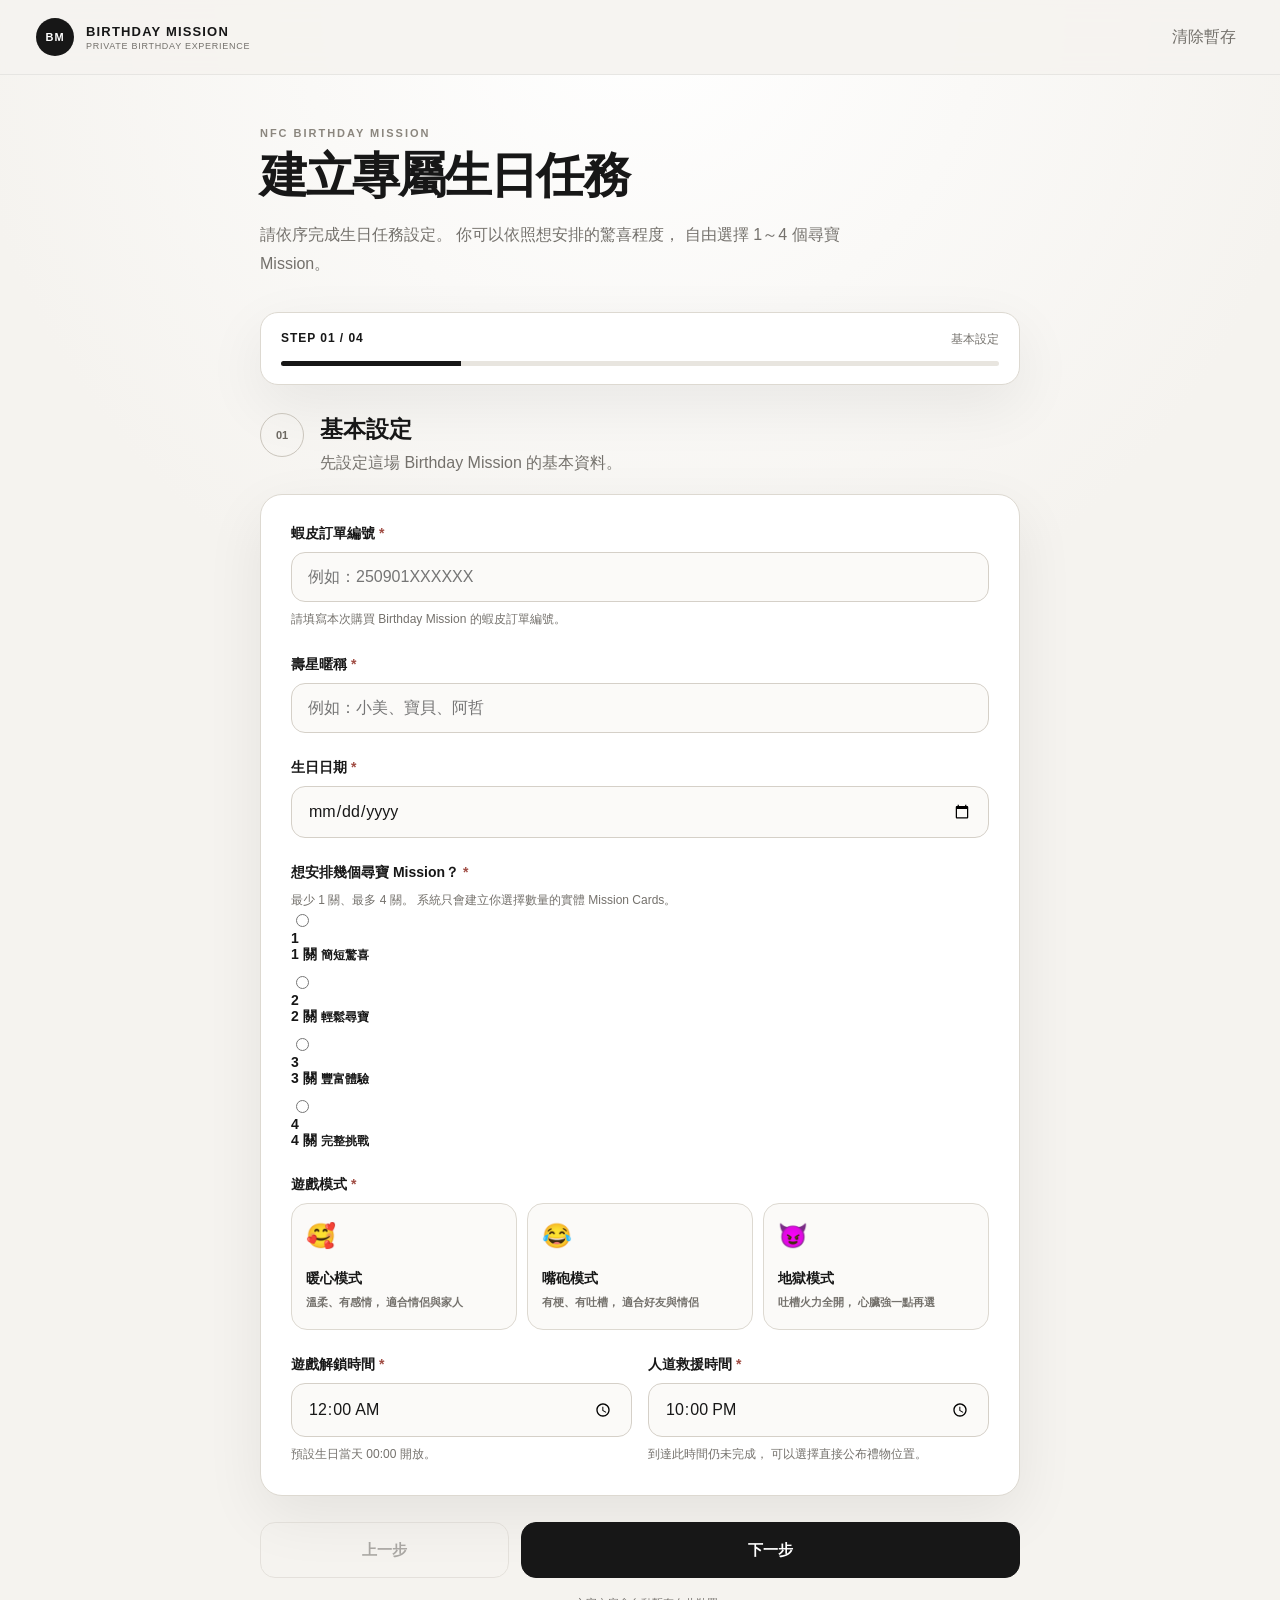
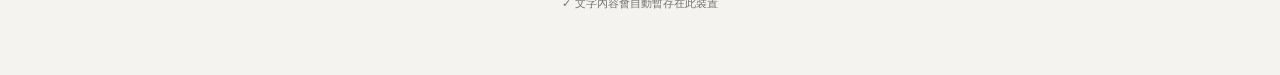
==== commit 028c978c: "Update index.html" ====
--- a/setup/index.html
+++ b/setup/index.html
@@ -1,6 +1,8 @@
 <!DOCTYPE html>
 <html lang="zh-Hant">
+
 <head>
+
   <meta charset="UTF-8">
 
   <meta
@@ -19,791 +21,939 @@
     rel="stylesheet"
     href="../assets/css/setup.css"
   >
+
 </head>
 
+
 <body>
 
-  <header class="topbar">
-    <div class="brand">
-      <span class="brand-mark">BM</span>
-
-      <div>
-        <div class="brand-name">
-          BIRTHDAY MISSION
-        </div>
-
-        <div class="brand-sub">
-          PRIVATE BIRTHDAY EXPERIENCE
-        </div>
+<header class="topbar">
+
+  <div class="brand">
+
+    <span class="brand-mark">
+      BM
+    </span>
+
+    <div>
+
+      <div class="brand-name">
+        BIRTHDAY MISSION
       </div>
+
+      <div class="brand-sub">
+        PRIVATE BIRTHDAY EXPERIENCE
+      </div>
+
     </div>
 
+  </div>
+
+
+  <button
+    id="clearDraftBtn"
+    class="text-btn"
+    type="button"
+  >
+    清除暫存
+  </button>
+
+</header>
+
+
+<main class="shell">
+
+  <!-- HERO -->
+
+  <section class="hero">
+
+    <div class="eyebrow">
+      NFC BIRTHDAY MISSION
+    </div>
+
+    <h1>
+      建立專屬生日任務
+    </h1>
+
+    <p>
+      請依序完成生日任務設定。
+      你可以依照想安排的驚喜程度，
+      自由選擇 1～4 個尋寶 Mission。
+    </p>
+
+  </section>
+
+
+  <!-- PROGRESS -->
+
+  <section class="progress-box">
+
+    <div class="progress-top">
+
+      <span id="stepLabel">
+        STEP 01 / 04
+      </span>
+
+      <span id="stepName">
+        基本設定
+      </span>
+
+    </div>
+
+
+    <div class="progress-track">
+
+      <div
+        id="progressBar"
+        class="progress-bar"
+      ></div>
+
+    </div>
+
+  </section>
+
+
+  <form
+    id="missionForm"
+    novalidate
+  >
+
+
+    <!-- ===================================
+         STEP 01
+         =================================== -->
+
+    <section
+      class="form-step active"
+      data-step="1"
+    >
+
+      <div class="section-heading">
+
+        <span class="section-number">
+          01
+        </span>
+
+        <div>
+
+          <h2>
+            基本設定
+          </h2>
+
+          <p>
+            先設定這場 Birthday Mission
+            的基本資料。
+          </p>
+
+        </div>
+
+      </div>
+
+
+      <div class="form-card">
+
+
+        <!-- 訂單 -->
+
+        <div class="field">
+
+          <label for="orderNo">
+            蝦皮訂單編號
+            <span>*</span>
+          </label>
+
+          <input
+            id="orderNo"
+            name="orderNo"
+            type="text"
+            autocomplete="off"
+            placeholder="例如：250901XXXXXX"
+            required
+          >
+
+          <div class="help">
+            請填寫本次購買 Birthday Mission
+            的蝦皮訂單編號。
+          </div>
+
+        </div>
+
+
+        <!-- 壽星 -->
+
+        <div class="field">
+
+          <label for="nickname">
+            壽星暱稱
+            <span>*</span>
+          </label>
+
+          <input
+            id="nickname"
+            name="nickname"
+            type="text"
+            maxlength="30"
+            autocomplete="off"
+            placeholder="例如：小美、寶貝、阿哲"
+            required
+          >
+
+        </div>
+
+
+        <!-- 生日 -->
+
+        <div class="field">
+
+          <label for="birthdayDate">
+            生日日期
+            <span>*</span>
+          </label>
+
+          <input
+            id="birthdayDate"
+            name="birthdayDate"
+            type="date"
+            required
+          >
+
+        </div>
+
+
+        <!-- 任務數量 -->
+
+        <div class="field">
+
+          <label>
+            想安排幾個尋寶 Mission？
+            <span>*</span>
+          </label>
+
+          <div class="help mission-count-help">
+            最少 1 關、最多 4 關。
+            系統只會建立你選擇數量的實體 Mission Cards。
+          </div>
+
+
+          <div class="count-grid">
+
+
+            <label class="count-card">
+
+              <input
+                type="radio"
+                name="missionCount"
+                value="1"
+                required
+              >
+
+              <div class="count-content">
+
+                <div class="count-number">
+                  1
+                </div>
+
+                <strong>
+                  1 關
+                </strong>
+
+                <small>
+                  簡短驚喜
+                </small>
+
+              </div>
+
+            </label>
+
+
+            <label class="count-card">
+
+              <input
+                type="radio"
+                name="missionCount"
+                value="2"
+              >
+
+              <div class="count-content">
+
+                <div class="count-number">
+                  2
+                </div>
+
+                <strong>
+                  2 關
+                </strong>
+
+                <small>
+                  輕鬆尋寶
+                </small>
+
+              </div>
+
+            </label>
+
+
+            <label class="count-card">
+
+              <input
+                type="radio"
+                name="missionCount"
+                value="3"
+              >
+
+              <div class="count-content">
+
+                <div class="count-number">
+                  3
+                </div>
+
+                <strong>
+                  3 關
+                </strong>
+
+                <small>
+                  豐富體驗
+                </small>
+
+              </div>
+
+            </label>
+
+
+            <label class="count-card">
+
+              <input
+                type="radio"
+                name="missionCount"
+                value="4"
+              >
+
+              <div class="count-content">
+
+                <div class="count-number">
+                  4
+                </div>
+
+                <strong>
+                  4 關
+                </strong>
+
+                <small>
+                  完整挑戰
+                </small>
+
+              </div>
+
+            </label>
+
+
+          </div>
+
+        </div>
+
+
+        <!-- 模式 -->
+
+        <div class="field">
+
+          <label>
+            遊戲模式
+            <span>*</span>
+          </label>
+
+
+          <div class="choice-grid">
+
+
+            <label class="choice-card">
+
+              <input
+                type="radio"
+                name="gameMode"
+                value="暖心模式"
+                required
+              >
+
+              <div class="choice-content">
+
+                <div class="choice-icon">
+                  🥰
+                </div>
+
+                <strong>
+                  暖心模式
+                </strong>
+
+                <small>
+                  溫柔、有感情，
+                  適合情侶與家人
+                </small>
+
+              </div>
+
+            </label>
+
+
+            <label class="choice-card">
+
+              <input
+                type="radio"
+                name="gameMode"
+                value="嘴砲模式"
+              >
+
+              <div class="choice-content">
+
+                <div class="choice-icon">
+                  😂
+                </div>
+
+                <strong>
+                  嘴砲模式
+                </strong>
+
+                <small>
+                  有梗、有吐槽，
+                  適合好友與情侶
+                </small>
+
+              </div>
+
+            </label>
+
+
+            <label class="choice-card">
+
+              <input
+                type="radio"
+                name="gameMode"
+                value="地獄模式"
+              >
+
+              <div class="choice-content">
+
+                <div class="choice-icon">
+                  😈
+                </div>
+
+                <strong>
+                  地獄模式
+                </strong>
+
+                <small>
+                  吐槽火力全開，
+                  心臟強一點再選
+                </small>
+
+              </div>
+
+            </label>
+
+
+          </div>
+
+        </div>
+
+
+        <!-- 時間 -->
+
+        <div class="time-grid">
+
+
+          <div class="field">
+
+            <label for="unlockTime">
+              遊戲解鎖時間
+              <span>*</span>
+            </label>
+
+            <input
+              id="unlockTime"
+              name="unlockTime"
+              type="time"
+              value="00:00"
+              required
+            >
+
+            <div class="help">
+              預設生日當天 00:00 開放。
+            </div>
+
+          </div>
+
+
+          <div class="field">
+
+            <label for="rescueTime">
+              人道救援時間
+              <span>*</span>
+            </label>
+
+            <input
+              id="rescueTime"
+              name="rescueTime"
+              type="time"
+              value="22:00"
+              required
+            >
+
+            <div class="help">
+              到達此時間仍未完成，
+              可以選擇直接公布禮物位置。
+            </div>
+
+          </div>
+
+
+        </div>
+
+      </div>
+
+    </section>
+
+
+
+    <!-- ===================================
+         STEP 02
+         =================================== -->
+
+    <section
+      class="form-step"
+      data-step="2"
+    >
+
+      <div class="section-heading">
+
+        <span class="section-number">
+          02
+        </span>
+
+        <div>
+
+          <h2 id="missionStepTitle">
+            設定 Mission
+          </h2>
+
+          <p>
+            每一關都會搭配一張實體 Mission Card。
+          </p>
+
+        </div>
+
+      </div>
+
+
+      <div
+        id="missionsContainer"
+        class="missions"
+      ></div>
+
+    </section>
+
+
+
+    <!-- ===================================
+         STEP 03
+         =================================== -->
+
+    <section
+      class="form-step"
+      data-step="3"
+    >
+
+      <div class="section-heading">
+
+        <span class="section-number">
+          03
+        </span>
+
+        <div>
+
+          <h2>
+            最終生日禮物
+          </h2>
+
+          <p>
+            完成所有 Mission 後，
+            壽星才會看到這裡的內容。
+          </p>
+
+        </div>
+
+      </div>
+
+
+      <div class="form-card">
+
+
+        <div class="field">
+
+          <label for="giftLocation">
+            最終禮物位置
+            <span>*</span>
+          </label>
+
+          <textarea
+            id="giftLocation"
+            name="giftLocation"
+            rows="4"
+            maxlength="300"
+            placeholder="例如：衣櫃最上層的黑色袋子裡。"
+            required
+          ></textarea>
+
+          <div class="help">
+            此位置在正常破關或啟動人道救援前，
+            不會顯示給壽星。
+          </div>
+
+        </div>
+
+
+        <div class="field">
+
+          <label for="completionBlessing">
+            破關祝福
+            <span>*</span>
+          </label>
+
+          <textarea
+            id="completionBlessing"
+            name="completionBlessing"
+            rows="6"
+            maxlength="800"
+            placeholder="例如：你真的找到啦 ❤️ 希望今天除了收到禮物，也多了一段值得記住的回憶。"
+            required
+          ></textarea>
+
+          <div class="help">
+            這段文字會在找到最終生日禮物時顯示。
+          </div>
+
+        </div>
+
+
+      </div>
+
+    </section>
+
+
+
+    <!-- ===================================
+         STEP 04
+         =================================== -->
+
+    <section
+      class="form-step"
+      data-step="4"
+    >
+
+      <div class="section-heading">
+
+        <span class="section-number">
+          04
+        </span>
+
+        <div>
+
+          <h2>
+            永久電子生日卡
+          </h2>
+
+          <p>
+            遊戲完成後，
+            同一張 NFC 將永久變成這張生日卡。
+          </p>
+
+        </div>
+
+      </div>
+
+
+      <div class="form-card">
+
+
+        <div class="field">
+
+          <label for="cardTitle">
+            卡片標題
+            <span>*</span>
+          </label>
+
+          <input
+            id="cardTitle"
+            name="cardTitle"
+            type="text"
+            value="HAPPY BIRTHDAY"
+            maxlength="60"
+            required
+          >
+
+        </div>
+
+
+        <div class="field">
+
+          <label for="cardSubtitle">
+            卡片副標題
+            <span>*</span>
+          </label>
+
+          <input
+            id="cardSubtitle"
+            name="cardSubtitle"
+            type="text"
+            placeholder="例如：給最特別的妳"
+            maxlength="80"
+            required
+          >
+
+        </div>
+
+
+        <div class="field">
+
+          <label for="cardMessage">
+            生日祝福
+            <span>*</span>
+          </label>
+
+          <textarea
+            id="cardMessage"
+            name="cardMessage"
+            rows="8"
+            maxlength="1500"
+            placeholder="寫下一段想永久留給壽星的話……"
+            required
+          ></textarea>
+
+        </div>
+
+
+        <div class="field">
+
+          <label for="cardSignature">
+            署名
+            <span>*</span>
+          </label>
+
+          <input
+            id="cardSignature"
+            name="cardSignature"
+            type="text"
+            placeholder="例如：FROM JAY"
+            maxlength="80"
+            required
+          >
+
+        </div>
+
+
+        <!-- PHOTO -->
+
+        <div class="field">
+
+          <label for="cardPhoto">
+            生日卡照片
+            <span>*</span>
+          </label>
+
+
+          <label
+            class="upload-box"
+            for="cardPhoto"
+          >
+
+            <input
+              id="cardPhoto"
+              name="cardPhoto"
+              type="file"
+              accept="image/jpeg,image/png,image/webp"
+              required
+            >
+
+
+            <div
+              id="uploadEmpty"
+              class="upload-empty"
+            >
+
+              <div class="upload-icon">
+                ＋
+              </div>
+
+              <strong>
+                選擇一張照片
+              </strong>
+
+              <span>
+                JPG / PNG / WEBP
+              </span>
+
+            </div>
+
+
+            <img
+              id="photoPreview"
+              class="photo-preview"
+              alt="生日卡照片預覽"
+              hidden
+            >
+
+          </label>
+
+
+          <div class="help">
+            建議使用清楚原始照片。
+            現階段先做預覽，
+            正式上傳會在 Phase 03-D 串接。
+          </div>
+
+        </div>
+
+
+        <!-- TEMPLATE -->
+
+        <div class="field">
+
+          <label>
+            生日卡模板
+            <span>*</span>
+          </label>
+
+
+          <div class="template-grid">
+
+
+            <label class="template-card">
+
+              <input
+                type="radio"
+                name="cardTemplate"
+                value="精品黑"
+                required
+              >
+
+              <div
+                class="template-preview template-dark"
+              >
+                HAPPY
+                <span>
+                  BIRTHDAY
+                </span>
+              </div>
+
+              <strong>
+                精品黑
+              </strong>
+
+            </label>
+
+
+            <label class="template-card">
+
+              <input
+                type="radio"
+                name="cardTemplate"
+                value="奶油白"
+              >
+
+              <div
+                class="template-preview template-cream"
+              >
+                HAPPY
+                <span>
+                  BIRTHDAY
+                </span>
+              </div>
+
+              <strong>
+                奶油白
+              </strong>
+
+            </label>
+
+
+            <label class="template-card">
+
+              <input
+                type="radio"
+                name="cardTemplate"
+                value="浪漫暖色"
+              >
+
+              <div
+                class="template-preview template-warm"
+              >
+                HAPPY
+                <span>
+                  BIRTHDAY
+                </span>
+              </div>
+
+              <strong>
+                浪漫暖色
+              </strong>
+
+            </label>
+
+
+          </div>
+
+        </div>
+
+
+      </div>
+
+    </section>
+
+
+  </form>
+
+
+  <!-- NAV -->
+
+  <div class="form-nav">
+
     <button
-      id="clearDraftBtn"
-      class="text-btn"
+      id="backBtn"
+      class="secondary-btn"
       type="button"
     >
-      清除暫存
+      上一步
     </button>
-  </header>
-
-
-  <main class="shell">
-
-    <section class="hero">
-
-      <div class="eyebrow">
-        NFC BIRTHDAY MISSION
-      </div>
-
-      <h1>
-        建立專屬生日任務
-      </h1>
-
-      <p>
-        請依序完成以下資料。
-        任務內容送出後將進入製作流程，
-        請確認線索與藏匿位置填寫正確。
-      </p>
-
-    </section>
-
-
-    <section class="progress-box">
-
-      <div class="progress-top">
-
-        <span id="stepLabel">
-          STEP 01 / 04
-        </span>
-
-        <span id="stepName">
-          基本設定
-        </span>
-
-      </div>
-
-      <div class="progress-track">
-        <div
-          id="progressBar"
-          class="progress-bar"
-        ></div>
-      </div>
-
-    </section>
-
-
-    <form
-      id="missionForm"
-      novalidate
+
+
+    <button
+      id="nextBtn"
+      class="primary-btn"
+      type="button"
     >
-
-      <!-- STEP 01 -->
-      <section
-        class="form-step active"
-        data-step="1"
-      >
-
-        <div class="section-heading">
-
-          <span class="section-number">
-            01
-          </span>
-
-          <div>
-            <h2>基本設定</h2>
-
-            <p>
-              先告訴我們這場生日任務的基本資訊。
-            </p>
-          </div>
-
-        </div>
-
-
-        <div class="form-card">
-
-          <div class="field">
-
-            <label for="orderNo">
-              蝦皮訂單編號
-              <span>*</span>
-            </label>
-
-            <input
-              id="orderNo"
-              name="orderNo"
-              type="text"
-              autocomplete="off"
-              placeholder="例如：250901XXXXXX"
-              required
-            >
-
-            <div class="help">
-              請填寫本次購買 Birthday Mission
-              的蝦皮訂單編號。
-            </div>
-
-          </div>
-
-
-          <div class="field">
-
-            <label for="nickname">
-              壽星暱稱
-              <span>*</span>
-            </label>
-
-            <input
-              id="nickname"
-              name="nickname"
-              type="text"
-              autocomplete="off"
-              placeholder="例如：小美、寶貝、阿哲"
-              maxlength="30"
-              required
-            >
-
-          </div>
-
-
-          <div class="field">
-
-            <label for="birthdayDate">
-              生日日期
-              <span>*</span>
-            </label>
-
-            <input
-              id="birthdayDate"
-              name="birthdayDate"
-              type="date"
-              required
-            >
-
-          </div>
-
-
-          <div class="field">
-
-            <label>
-              遊戲模式
-              <span>*</span>
-            </label>
-
-            <div class="choice-grid">
-
-              <label class="choice-card">
-
-                <input
-                  type="radio"
-                  name="gameMode"
-                  value="暖心模式"
-                  required
-                >
-
-                <div class="choice-content">
-
-                  <div class="choice-icon">
-                    🥰
-                  </div>
-
-                  <strong>
-                    暖心模式
-                  </strong>
-
-                  <small>
-                    溫柔、有感情，
-                    適合情侶與家人
-                  </small>
-
-                </div>
-
-              </label>
-
-
-              <label class="choice-card">
-
-                <input
-                  type="radio"
-                  name="gameMode"
-                  value="嘴砲模式"
-                >
-
-                <div class="choice-content">
-
-                  <div class="choice-icon">
-                    😂
-                  </div>
-
-                  <strong>
-                    嘴砲模式
-                  </strong>
-
-                  <small>
-                    有梗、有吐槽，
-                    適合好友與情侶
-                  </small>
-
-                </div>
-
-              </label>
-
-
-              <label class="choice-card">
-
-                <input
-                  type="radio"
-                  name="gameMode"
-                  value="地獄模式"
-                >
-
-                <div class="choice-content">
-
-                  <div class="choice-icon">
-                    😈
-                  </div>
-
-                  <strong>
-                    地獄模式
-                  </strong>
-
-                  <small>
-                    吐槽火力全開，
-                    心臟強一點再選
-                  </small>
-
-                </div>
-
-              </label>
-
-            </div>
-
-          </div>
-
-          <!-- ✅ 任務關卡數加在這裡 -->
-<div class="field">
-
-  <label>
-    任務關卡數
-    <span>*</span>
-  </label>
-
-  <div class="choice-grid mission-count-grid">
-
-    <label class="choice-card">
-      <input
-        type="radio"
-        name="missionCount"
-        value="1"
-        required
-      >
-
-      <div class="choice-content">
-        <div class="choice-icon">1</div>
-        <strong>1 個 Mission</strong>
-        <small>簡單快速，不需要太多佈置</small>
-      </div>
-    </label>
-
-    <label class="choice-card">
-      <input
-        type="radio"
-        name="missionCount"
-        value="2"
-        checked
-      >
-
-      <div class="choice-content">
-        <div class="choice-icon">2</div>
-        <strong>2 個 Mission</strong>
-        <small>輕量尋寶，推薦入門</small>
-      </div>
-    </label>
-
-    <label class="choice-card">
-      <input
-        type="radio"
-        name="missionCount"
-        value="3"
-      >
-
-      <div class="choice-content">
-        <div class="choice-icon">3</div>
-        <strong>3 個 Mission</strong>
-        <small>有完整尋寶感又不會太累</small>
-      </div>
-    </label>
-
-    <label class="choice-card">
-      <input
-        type="radio"
-        name="missionCount"
-        value="4"
-      >
-
-      <div class="choice-content">
-        <div class="choice-icon">4</div>
-        <strong>4 個 Mission</strong>
-        <small>完整 Birthday Mission 體驗</small>
-      </div>
-    </label>
+      下一步
+    </button>
 
   </div>
 
-</div>
-
-
-          <div class="time-grid">
-
-            <div class="field">
-
-              <label for="unlockTime">
-                遊戲解鎖時間
-                <span>*</span>
-              </label>
-
-              <input
-                id="unlockTime"
-                name="unlockTime"
-                type="time"
-                value="00:00"
-                required
-              >
-
-              <div class="help">
-                預設生日當天 00:00 開放。
-              </div>
-
-            </div>
-
-
-            <div class="field">
-
-              <label for="rescueTime">
-                人道救援時間
-                <span>*</span>
-              </label>
-
-              <input
-                id="rescueTime"
-                name="rescueTime"
-                type="time"
-                value="22:00"
-                required
-              >
-
-              <div class="help">
-                到達此時間仍未完成，
-                可選擇直接公布禮物位置。
-              </div>
-
-            </div>
-
-          </div>
-
-        </div>
-
-      </section>
-
-
-      <!-- STEP 02 -->
-      <section
-        class="form-step"
-        data-step="2"
-      >
-
-        <div class="section-heading">
-
-          <span class="section-number">
-            02
-          </span>
-
-          <div>
-
-            <h2>
-              設定四個 Mission
-            </h2>
-
-            <p>
-              每一關都會搭配一張實體 Mission Card。
-            </p>
-
-          </div>
-
-        </div>
-
-
-        <div
-          id="missionsContainer"
-          class="missions"
-        ></div>
-
-      </section>
-
-
-      <!-- STEP 03 -->
-      <section
-        class="form-step"
-        data-step="3"
-      >
-
-        <div class="section-heading">
-
-          <span class="section-number">
-            03
-          </span>
-
-          <div>
-
-            <h2>
-              最終生日禮物
-            </h2>
-
-            <p>
-              四個 Mission 完成後，
-              壽星才會看到這裡的內容。
-            </p>
-
-          </div>
-
-        </div>
-
-
-        <div class="form-card">
-
-          <div class="field">
-
-            <label for="giftLocation">
-              最終禮物位置
-              <span>*</span>
-            </label>
-
-            <textarea
-              id="giftLocation"
-              name="giftLocation"
-              rows="4"
-              maxlength="300"
-              placeholder="例如：衣櫃最上層的黑色袋子裡。"
-              required
-            ></textarea>
-
-            <div class="help">
-              此位置在正常破關或啟動人道救援以前，
-              不會顯示給壽星。
-            </div>
-
-          </div>
-
-
-          <div class="field">
-
-            <label for="completionBlessing">
-              破關祝福
-              <span>*</span>
-            </label>
-
-            <textarea
-              id="completionBlessing"
-              name="completionBlessing"
-              rows="6"
-              maxlength="800"
-              placeholder="例如：你真的找到啦 ❤️ 希望今天除了收到禮物，也多了一段值得記住的回憶。"
-              required
-            ></textarea>
-
-            <div class="help">
-              這段文字會在找到最終生日禮物時顯示。
-            </div>
-
-          </div>
-
-        </div>
-
-      </section>
-
-
-      <!-- STEP 04 -->
-      <section
-        class="form-step"
-        data-step="4"
-      >
-
-        <div class="section-heading">
-
-          <span class="section-number">
-            04
-          </span>
-
-          <div>
-
-            <h2>
-              永久電子生日卡
-            </h2>
-
-            <p>
-              遊戲完成後，
-              同一張 NFC 將永久變成這張生日卡。
-            </p>
-
-          </div>
-
-        </div>
-
-
-        <div class="form-card">
-
-          <div class="field">
-
-            <label for="cardTitle">
-              卡片標題
-              <span>*</span>
-            </label>
-
-            <input
-              id="cardTitle"
-              name="cardTitle"
-              type="text"
-              value="HAPPY BIRTHDAY"
-              maxlength="60"
-              required
-            >
-
-          </div>
-
-
-          <div class="field">
-
-            <label for="cardSubtitle">
-              卡片副標題
-              <span>*</span>
-            </label>
-
-            <input
-              id="cardSubtitle"
-              name="cardSubtitle"
-              type="text"
-              placeholder="例如：給最特別的妳"
-              maxlength="80"
-              required
-            >
-
-          </div>
-
-
-          <div class="field">
-
-            <label for="cardMessage">
-              生日祝福
-              <span>*</span>
-            </label>
-
-            <textarea
-              id="cardMessage"
-              name="cardMessage"
-              rows="8"
-              maxlength="1500"
-              placeholder="寫下一段想永久留給壽星的話……"
-              required
-            ></textarea>
-
-          </div>
-
-
-          <div class="field">
-
-            <label for="cardSignature">
-              署名
-              <span>*</span>
-            </label>
-
-            <input
-              id="cardSignature"
-              name="cardSignature"
-              type="text"
-              placeholder="例如：FROM JAY"
-              maxlength="80"
-              required
-            >
-
-          </div>
-
-
-          <div class="field">
-
-            <label for="cardPhoto">
-              生日卡照片
-              <span>*</span>
-            </label>
-
-            <label
-              class="upload-box"
-              for="cardPhoto"
-            >
-
-              <input
-                id="cardPhoto"
-                name="cardPhoto"
-                type="file"
-                accept="image/jpeg,image/png,image/webp"
-                required
-              >
-
-              <div
-                id="uploadEmpty"
-                class="upload-empty"
-              >
-
-                <div class="upload-icon">
-                  ＋
-                </div>
-
-                <strong>
-                  選擇一張照片
-                </strong>
-
-                <span>
-                  JPG / PNG / WEBP
-                </span>
-
-              </div>
-
-
-              <img
-                id="photoPreview"
-                class="photo-preview"
-                alt="生日卡照片預覽"
-                hidden
-              >
-
-            </label>
-
-            <div class="help">
-              建議使用清楚的原始照片。
-              此階段只做預覽，正式上傳會在 Phase 03-D 接上。
-            </div>
-
-          </div>
-
-
-          <div class="field">
-
-            <label>
-              生日卡模板
-              <span>*</span>
-            </label>
-
-            <div class="template-grid">
-
-              <label class="template-card">
-
-                <input
-                  type="radio"
-                  name="cardTemplate"
-                  value="精品黑"
-                  required
-                >
-
-                <div class="template-preview template-dark">
-                  HAPPY
-                  <span>BIRTHDAY</span>
-                </div>
-
-                <strong>
-                  精品黑
-                </strong>
-
-              </label>
-
-
-              <label class="template-card">
-
-                <input
-                  type="radio"
-                  name="cardTemplate"
-                  value="奶油白"
-                >
-
-                <div class="template-preview template-cream">
-                  HAPPY
-                  <span>BIRTHDAY</span>
-                </div>
-
-                <strong>
-                  奶油白
-                </strong>
-
-              </label>
-
-
-              <label class="template-card">
-
-                <input
-                  type="radio"
-                  name="cardTemplate"
-                  value="浪漫暖色"
-                >
-
-                <div class="template-preview template-warm">
-                  HAPPY
-                  <span>BIRTHDAY</span>
-                </div>
-
-                <strong>
-                  浪漫暖色
-                </strong>
-
-              </label>
-
-            </div>
-
-          </div>
-
-        </div>
-
-      </section>
-
-    </form>
-
-
-    <div class="form-nav">
-
-      <button
-        id="backBtn"
-        class="secondary-btn"
-        type="button"
-      >
-        上一步
-      </button>
-
-      <button
-        id="nextBtn"
-        class="primary-btn"
-        type="button"
-      >
-        下一步
-      </button>
-
-    </div>
-
-
-    <div class="autosave-note">
-      ✓ 文字內容會自動暫存在此裝置
-    </div>
-
-  </main>
-
-
-  <div
-    id="toast"
-    class="toast"
-    role="status"
-    aria-live="polite"
-  ></div>
-
-
-  <script src="../assets/js/config.js"></script>
-  <script src="../assets/js/setup.js"></script>
+
+  <div class="autosave-note">
+    ✓ 文字內容會自動暫存在此裝置
+  </div>
+
+
+</main>
+
+
+<div
+  id="toast"
+  class="toast"
+  role="status"
+  aria-live="polite"
+></div>
+
+
+<script src="../assets/js/config.js"></script>
+<script src="../assets/js/setup.js"></script>
 
 </body>
+
 </html>
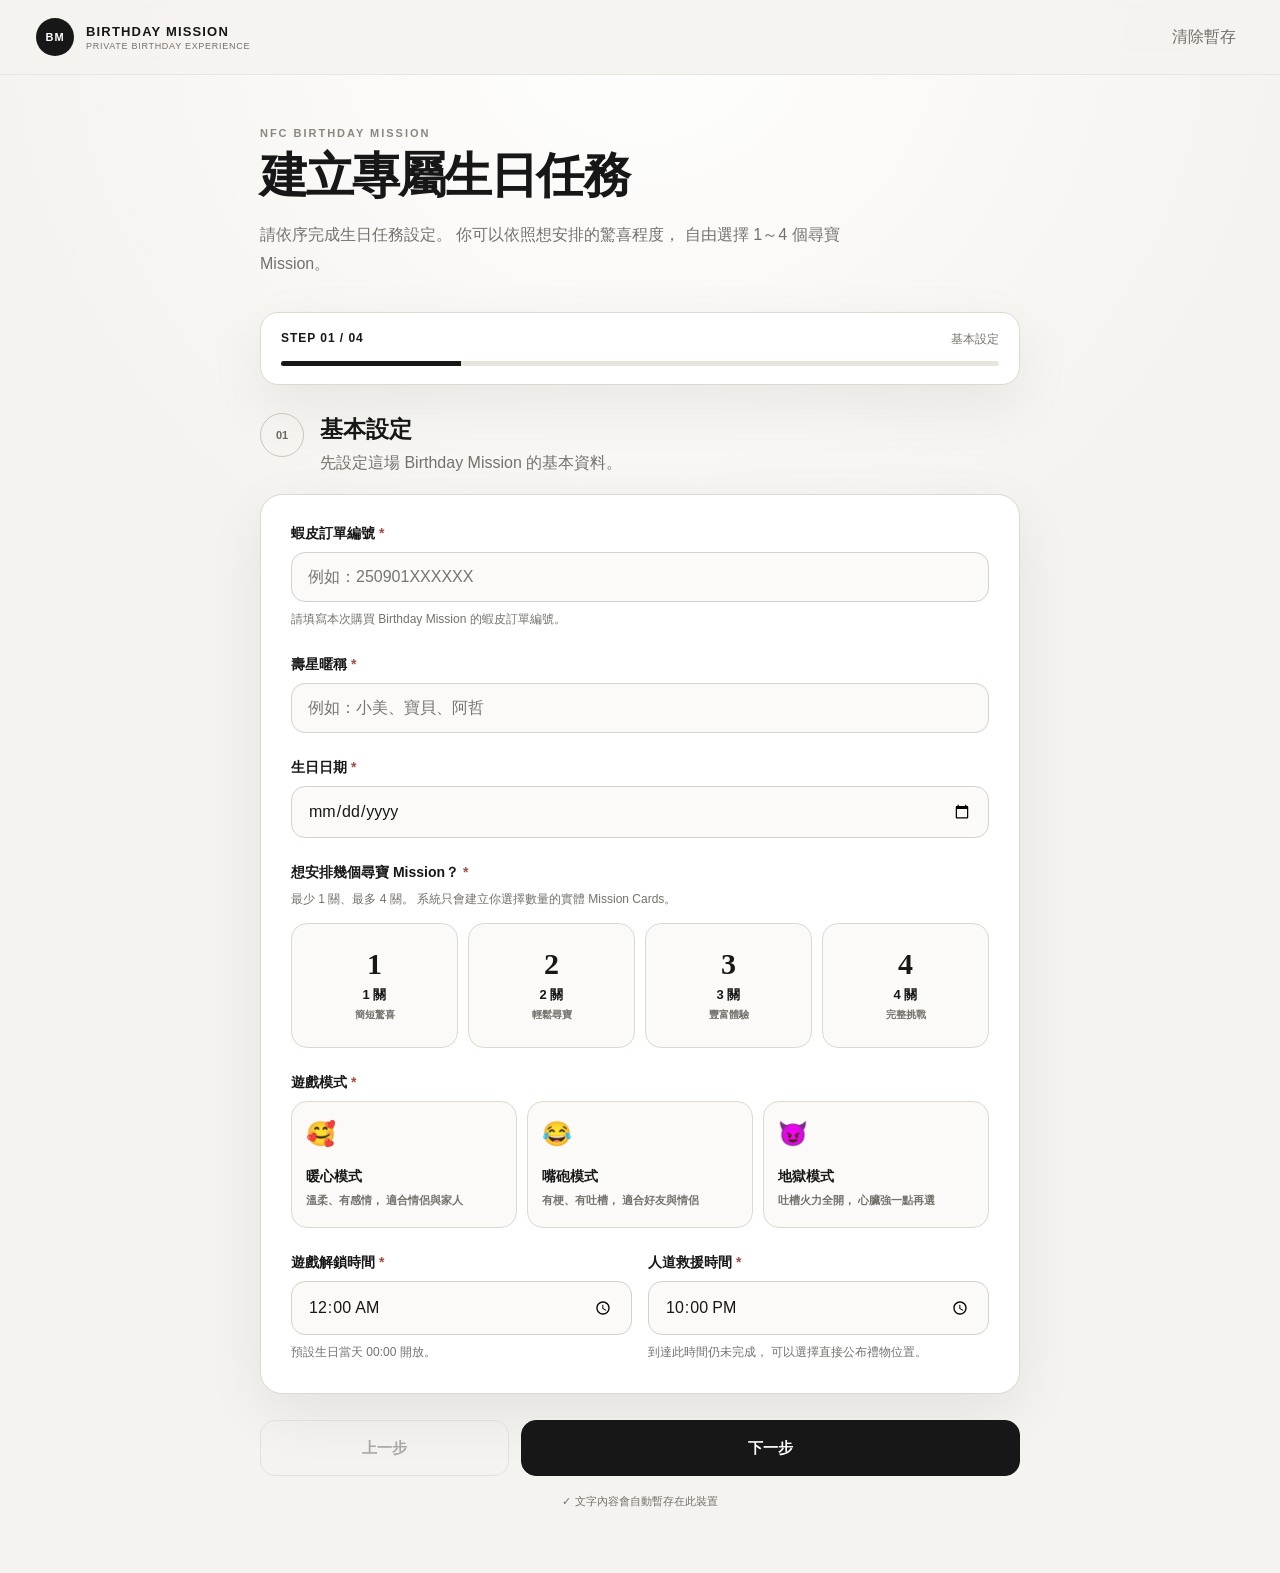
==== commit 3e2c2b84: "Update index.html" ====
--- a/setup/index.html
+++ b/setup/index.html
@@ -939,6 +939,231 @@
     ✓ 文字內容會自動暫存在此裝置
   </div>
 
+  <!-- ===================================
+     FINAL CONFIRMATION
+     =================================== -->
+
+<section
+  id="confirmationPage"
+  class="confirmation-page"
+  hidden
+>
+
+  <div class="confirmation-hero">
+
+    <div class="eyebrow">
+      FINAL CONFIRMATION
+    </div>
+
+    <h2>
+      最後確認
+    </h2>
+
+    <p>
+      Birthday Mission 建立後將進入製作流程。
+      請再次確認以下內容是否正確。
+    </p>
+
+  </div>
+
+
+  <!-- 基本設定 -->
+
+  <section class="confirm-section">
+
+    <div class="confirm-heading">
+
+      <span>
+        01
+      </span>
+
+      <div>
+
+        <h3>
+          基本設定
+        </h3>
+
+        <p>
+          Birthday Mission 基本資料
+        </p>
+
+      </div>
+
+    </div>
+
+
+    <div
+      id="confirmBasic"
+      class="confirm-card"
+    ></div>
+
+  </section>
+
+
+  <!-- Missions -->
+
+  <section class="confirm-section">
+
+    <div class="confirm-heading">
+
+      <span>
+        02
+      </span>
+
+      <div>
+
+        <h3>
+          Mission 設定
+        </h3>
+
+        <p id="confirmMissionSubtitle">
+          尋寶任務內容
+        </p>
+
+      </div>
+
+    </div>
+
+
+    <div
+      id="confirmMissions"
+      class="confirm-missions"
+    ></div>
+
+  </section>
+
+
+  <!-- Gift -->
+
+  <section class="confirm-section">
+
+    <div class="confirm-heading">
+
+      <span>
+        03
+      </span>
+
+      <div>
+
+        <h3>
+          最終生日禮物
+        </h3>
+
+        <p>
+          完成 Mission 後才會公開
+        </p>
+
+      </div>
+
+    </div>
+
+
+    <div
+      id="confirmGift"
+      class="confirm-card"
+    ></div>
+
+  </section>
+
+
+  <!-- Birthday Card -->
+
+  <section class="confirm-section">
+
+    <div class="confirm-heading">
+
+      <span>
+        04
+      </span>
+
+      <div>
+
+        <h3>
+          永久電子生日卡
+        </h3>
+
+        <p>
+          遊戲完成後永久保留
+        </p>
+
+      </div>
+
+    </div>
+
+
+    <div
+      id="confirmCard"
+      class="confirm-card"
+    ></div>
+
+  </section>
+
+
+  <!-- Warning -->
+
+  <div class="final-warning">
+
+    <strong>
+      送出前請特別確認
+    </strong>
+
+    <p>
+      資料確認送出後即進入製作流程，
+      將無法自行修改。
+      如需異動請透過蝦皮聊聊聯絡。
+    </p>
+
+  </div>
+
+
+  <!-- Agreement -->
+
+  <label class="confirm-agreement">
+
+    <input
+      id="finalAgreement"
+      type="checkbox"
+    >
+
+    <span>
+      我已確認以上 Birthday Mission
+      資料內容正確。
+    </span>
+
+  </label>
+
+
+  <!-- Buttons -->
+
+  <div class="confirm-actions">
+
+    <button
+      id="editDataBtn"
+      class="secondary-btn"
+      type="button"
+    >
+      返回修改
+    </button>
+
+
+    <button
+      id="confirmCreateBtn"
+      class="primary-btn"
+      type="button"
+      disabled
+    >
+      確認建立 Birthday Mission
+    </button>
+
+  </div>
+
+
+  <div class="confirm-note">
+    Phase 03-C 目前只做確認畫面，
+    下一階段才會正式送入系統。
+  </div>
+
+</section>
 
 </main>
 
--- a/assets/css/setup.css
+++ b/assets/css/setup.css
@@ -1,20 +1,25 @@
 :root {
+
   --bg: #f5f3ef;
+
   --surface: #ffffff;
-  --surface-soft: #eeebe5;
 
   --text: #171717;
+
   --muted: #74716c;
 
   --border: #ddd9d1;
+
   --dark: #171717;
 
   --radius: 22px;
+
   --radius-small: 14px;
 
   --shadow:
     0 20px 60px
     rgba(20, 18, 15, .07);
+
 }
 
 
@@ -23,12 +28,18 @@
 }
 
 
+[hidden] {
+  display: none !important;
+}
+
+
 html {
   -webkit-text-size-adjust: 100%;
 }
 
 
 body {
+
   margin: 0;
 
   background:
@@ -46,27 +57,40 @@
     "Segoe UI",
     "Noto Sans TC",
     sans-serif;
+
 }
 
 
 button,
 input,
 textarea {
+
   font: inherit;
+
 }
 
 
 button {
+
   -webkit-tap-highlight-color:
     transparent;
-}
+
+}
+
+
+/* ===============================
+   HEADER
+   =============================== */
 
 
 .topbar {
+
   width: 100%;
 
   display: flex;
+
   align-items: center;
+
   justify-content: space-between;
 
   padding:
@@ -74,7 +98,8 @@
     clamp(18px, 4vw, 36px);
 
   border-bottom:
-    1px solid rgba(0, 0, 0, .06);
+    1px solid
+    rgba(0, 0, 0, .06);
 
   background:
     rgba(245, 243, 239, .88);
@@ -83,55 +108,78 @@
     blur(16px);
 
   position: sticky;
+
   top: 0;
+
   z-index: 20;
+
 }
 
 
 .brand {
+
   display: flex;
+
   align-items: center;
+
   gap: 12px;
+
 }
 
 
 .brand-mark {
+
   width: 38px;
+
   height: 38px;
 
   border-radius: 50%;
 
   display: grid;
+
   place-items: center;
 
   background: #171717;
+
   color: #ffffff;
 
   font-size: 11px;
+
   font-weight: 700;
+
   letter-spacing: .08em;
+
 }
 
 
 .brand-name {
+
   font-size: 13px;
+
   font-weight: 750;
+
   letter-spacing: .09em;
+
 }
 
 
 .brand-sub {
+
   margin-top: 2px;
 
   color: var(--muted);
 
   font-size: 9px;
+
   letter-spacing: .08em;
+
 }
 
 
 .text-btn {
+
   border: 0;
+
   background: transparent;
 
   color: var(--muted);
@@ -139,53 +187,74 @@
   padding: 8px;
 
   cursor: pointer;
-}
+
+}
+
+
+/* ===============================
+   PAGE
+   =============================== */
 
 
 .shell {
-  width: min(
-    100% - 32px,
-    760px
-  );
+
+  width:
+    min(
+      100% - 32px,
+      760px
+    );
 
   margin: 0 auto;
 
   padding:
     52px 0
     64px;
+
 }
 
 
 .hero {
+
   margin-bottom: 34px;
+
 }
 
 
 .eyebrow {
+
   margin-bottom: 10px;
 
   font-size: 11px;
+
   font-weight: 700;
 
   letter-spacing: .18em;
 
   color: #8b867e;
+
 }
 
 
 .hero h1 {
+
   margin: 0;
 
   font-size:
-    clamp(30px, 7vw, 48px);
+    clamp(
+      30px,
+      7vw,
+      48px
+    );
 
   line-height: 1.12;
 
   letter-spacing: -.04em;
+
 }
 
 
 .hero p {
+
   max-width: 580px;
 
   margin:
@@ -194,28 +263,42 @@
   color: var(--muted);
 
   line-height: 1.8;
-}
+
+}
+
+
+/* ===============================
+   PROGRESS
+   =============================== */
 
 
 .progress-box {
+
   margin-bottom: 28px;
 
-  padding: 18px 20px;
+  padding:
+    18px 20px;
 
   background: var(--surface);
 
   border:
-    1px solid var(--border);
+    1px solid
+    var(--border);
 
   border-radius: 18px;
 
-  box-shadow: var(--shadow);
+  box-shadow:
+    var(--shadow);
+
 }
 
 
 .progress-top {
+
   display: flex;
-  justify-content: space-between;
+
+  justify-content:
+    space-between;
 
   gap: 16px;
 
@@ -224,18 +307,23 @@
   font-size: 12px;
 
   color: var(--muted);
+
 }
 
 
 #stepLabel {
+
   font-weight: 700;
+
   color: var(--text);
 
   letter-spacing: .08em;
+
 }
 
 
 .progress-track {
+
   height: 5px;
 
   border-radius: 999px;
@@ -243,132 +331,190 @@
   overflow: hidden;
 
   background: #e8e5df;
+
 }
 
 
 .progress-bar {
+
   width: 25%;
+
   height: 100%;
 
   background: #171717;
 
   transition:
     width .3s ease;
-}
+
+}
+
+
+/* ===============================
+   STEPS
+   =============================== */
 
 
 .form-step {
+
   display: none;
+
 }
 
 
 .form-step.active {
+
   display: block;
 
   animation:
     stepIn .28s ease;
+
 }
 
 
 @keyframes stepIn {
 
   from {
+
     opacity: 0;
+
     transform:
       translateY(8px);
+
   }
 
   to {
+
     opacity: 1;
+
     transform:
       translateY(0);
+
   }
 
 }
 
 
 .section-heading {
+
   display: flex;
+
   gap: 16px;
 
-  align-items: flex-start;
+  align-items:
+    flex-start;
 
   margin:
     0 0 18px;
+
 }
 
 
 .section-number {
+
   flex: 0 0 auto;
 
   width: 44px;
+
   height: 44px;
 
   display: grid;
+
   place-items: center;
 
-  border: 1px solid #cac5bc;
+  border:
+    1px solid #cac5bc;
+
   border-radius: 50%;
 
   color: #6c6861;
 
   font-size: 11px;
+
   font-weight: 700;
+
 }
 
 
 .section-heading h2 {
+
   margin:
     1px 0 5px;
 
   font-size: 23px;
+
 }
 
 
 .section-heading p {
+
   margin: 0;
 
   color: var(--muted);
 
   line-height: 1.6;
-}
+
+}
+
+
+/* ===============================
+   CARDS
+   =============================== */
 
 
 .form-card,
 .mission-card {
+
   background: var(--surface);
 
   border:
-    1px solid var(--border);
+    1px solid
+    var(--border);
 
   border-radius:
     var(--radius);
 
   padding:
-    clamp(20px, 5vw, 30px);
+    clamp(
+      20px,
+      5vw,
+      30px
+    );
 
   box-shadow:
     var(--shadow);
-}
+
+}
+
+
+/* ===============================
+   FIELDS
+   =============================== */
 
 
 .field + .field {
+
   margin-top: 26px;
+
 }
 
 
 .field label {
+
   display: block;
 
   margin-bottom: 9px;
 
   font-size: 14px;
+
   font-weight: 700;
+
 }
 
 
 .field label span {
+
   color: #a04c43;
+
 }
 
 
@@ -376,18 +522,23 @@
 input[type="date"],
 input[type="time"],
 textarea {
+
   width: 100%;
 
   border:
-    1px solid #d5d0c8;
+    1px solid
+    #d5d0c8;
 
   border-radius:
     var(--radius-small);
 
   outline: none;
 
-  background: #fbfaf8;
-  color: var(--text);
+  background:
+    #fbfaf8;
+
+  color:
+    var(--text);
 
   padding:
     15px 16px;
@@ -398,124 +549,296 @@
     border-color .15s ease,
     box-shadow .15s ease,
     background .15s ease;
+
 }
 
 
 textarea {
+
   resize: vertical;
 
   min-height: 110px;
 
   line-height: 1.7;
+
 }
 
 
 input:focus,
 textarea:focus {
-  background: #ffffff;
-
-  border-color: #77716a;
+
+  background:
+    #ffffff;
+
+  border-color:
+    #77716a;
 
   box-shadow:
     0 0 0 3px
-    rgba(20, 20, 20, .06);
+    rgba(
+      20,
+      20,
+      20,
+      .06
+    );
+
 }
 
 
 .help {
+
   margin-top: 8px;
 
-  color: var(--muted);
+  color:
+    var(--muted);
 
   font-size: 12px;
+
   line-height: 1.65;
-}
-
-
-.time-grid {
+
+}
+
+
+.mission-count-help {
+
+  margin:
+    -1px 0 13px;
+
+}
+
+
+/* ===============================
+   MISSION COUNT
+   =============================== */
+
+
+.count-grid {
+
   display: grid;
 
   grid-template-columns:
-    repeat(2, 1fr);
-
-  gap: 16px;
-
-  margin-top: 26px;
-}
-
-
-.time-grid .field {
-  margin: 0;
-}
+    repeat(4, 1fr);
+
+  gap: 10px;
+
+}
+
+
+.count-card {
+
+  margin: 0 !important;
+
+  cursor: pointer;
+
+}
+
+
+.count-card input {
+
+  position: absolute;
+
+  opacity: 0;
+
+  pointer-events: none;
+
+}
+
+
+.count-content {
+
+  min-height: 125px;
+
+  display: flex;
+
+  flex-direction: column;
+
+  align-items: center;
+
+  justify-content: center;
+
+  border:
+    1px solid
+    var(--border);
+
+  border-radius: 16px;
+
+  background:
+    #fbfaf8;
+
+  text-align: center;
+
+  transition:
+    .16s ease;
+
+}
+
+
+.count-number {
+
+  margin-bottom: 7px;
+
+  font-family:
+    Georgia,
+    serif;
+
+  font-size: 30px;
+
+  line-height: 1;
+
+}
+
+
+.count-content strong {
+
+  display: block;
+
+  margin-bottom: 4px;
+
+  font-size: 13px;
+
+}
+
+
+.count-content small {
+
+  display: block;
+
+  color:
+    var(--muted);
+
+  font-size: 10px;
+
+}
+
+
+.count-card
+input:checked
++
+.count-content {
+
+  border-color:
+    #171717;
+
+  background:
+    #171717;
+
+  color:
+    #ffffff;
+
+  transform:
+    translateY(-2px);
+
+}
+
+
+.count-card
+input:checked
++
+.count-content
+small {
+
+  color:
+    rgba(
+      255,
+      255,
+      255,
+      .68
+    );
+
+}
+
+
+/* ===============================
+   GAME MODE
+   =============================== */
 
 
 .choice-grid {
+
   display: grid;
 
   grid-template-columns:
     repeat(3, 1fr);
 
   gap: 10px;
+
 }
 
 
 .choice-card {
+
   margin: 0 !important;
 
   cursor: pointer;
+
 }
 
 
 .choice-card input,
 .template-card input {
+
   position: absolute;
 
   opacity: 0;
 
   pointer-events: none;
+
 }
 
 
 .choice-content {
+
   height: 100%;
 
   border:
-    1px solid var(--border);
+    1px solid
+    var(--border);
 
   border-radius: 16px;
 
-  padding: 18px 14px;
-
-  background: #fbfaf8;
+  padding:
+    18px 14px;
+
+  background:
+    #fbfaf8;
 
   transition:
     .16s ease;
+
 }
 
 
 .choice-icon {
+
   margin-bottom: 20px;
 
   font-size: 24px;
+
 }
 
 
 .choice-content strong {
+
   display: block;
 
   margin-bottom: 6px;
 
   font-size: 14px;
+
 }
 
 
 .choice-content small {
+
   display: block;
 
-  color: var(--muted);
+  color:
+    var(--muted);
 
   font-size: 11px;
+
   line-height: 1.55;
+
 }
 
 
@@ -523,10 +846,16 @@
 input:checked
 +
 .choice-content {
-  border-color: #171717;
-
-  background: #171717;
-  color: #ffffff;
+
+  border-color:
+    #171717;
+
+  background:
+    #171717;
+
+  color:
+    #ffffff;
+
 }
 
 
@@ -535,229 +864,360 @@
 +
 .choice-content
 small {
-  color:
-    rgba(255, 255, 255, .7);
-}
+
+  color:
+    rgba(
+      255,
+      255,
+      255,
+      .7
+    );
+
+}
+
+
+/* ===============================
+   TIME
+   =============================== */
+
+
+.time-grid {
+
+  display: grid;
+
+  grid-template-columns:
+    repeat(2, 1fr);
+
+  gap: 16px;
+
+  margin-top: 26px;
+
+}
+
+
+.time-grid .field {
+
+  margin: 0;
+
+}
+
+
+/* ===============================
+   MISSIONS
+   =============================== */
 
 
 .missions {
+
   display: grid;
+
   gap: 18px;
+
 }
 
 
 .mission-card {
+
   position: relative;
+
 }
 
 
 .mission-head {
+
   display: flex;
 
   align-items: center;
-  justify-content: space-between;
+
+  justify-content:
+    space-between;
 
   margin-bottom: 26px;
 
   padding-bottom: 18px;
 
   border-bottom:
-    1px solid #ece8e1;
+    1px solid
+    #ece8e1;
+
 }
 
 
 .mission-label {
+
   font-size: 11px;
+
   font-weight: 700;
 
   letter-spacing: .16em;
 
-  color: var(--muted);
+  color:
+    var(--muted);
+
 }
 
 
 .mission-title {
+
   margin-top: 4px;
 
   font-size: 22px;
+
   font-weight: 750;
+
 }
 
 
 .mission-badge {
-  width: 36px;
-  height: 36px;
+
+  width: 40px;
+
+  height: 40px;
 
   display: grid;
+
   place-items: center;
 
   border-radius: 50%;
 
-  background: #171717;
-  color: #ffffff;
-
-  font-size: 12px;
-}
+  background:
+    #171717;
+
+  color:
+    #ffffff;
+
+  font-size: 11px;
+
+}
+
+
+/* ===============================
+   UPLOAD
+   =============================== */
 
 
 .upload-box {
+
   position: relative;
 
   min-height: 240px;
 
   display: grid;
+
   place-items: center;
 
   overflow: hidden;
 
   border:
-    1px dashed #bcb6ad;
+    1px dashed
+    #bcb6ad;
 
   border-radius: 18px;
 
-  background: #f8f6f2;
+  background:
+    #f8f6f2;
 
   cursor: pointer;
+
 }
 
 
 .upload-box input {
+
   position: absolute;
 
   width: 1px;
+
   height: 1px;
 
   opacity: 0;
+
 }
 
 
 .upload-empty {
+
   display: grid;
+
   place-items: center;
 
   text-align: center;
 
   gap: 7px;
 
-  color: var(--muted);
+  color:
+    var(--muted);
+
 }
 
 
 .upload-empty strong {
-  color: var(--text);
+
+  color:
+    var(--text);
 
   font-size: 15px;
+
 }
 
 
 .upload-empty span {
+
   font-size: 11px;
+
 }
 
 
 .upload-icon {
+
   width: 44px;
+
   height: 44px;
 
   display: grid;
+
   place-items: center;
 
   margin-bottom: 5px;
 
   border-radius: 50%;
 
-  background: #171717;
-  color: #ffffff;
+  background:
+    #171717;
+
+  color:
+    #ffffff;
 
   font-size: 24px;
+
   font-weight: 300;
+
 }
 
 
 .photo-preview {
+
   width: 100%;
+
   max-height: 500px;
 
   display: block;
 
   object-fit: cover;
-}
+
+}
+
+
+/* ===============================
+   TEMPLATE
+   =============================== */
 
 
 .template-grid {
+
   display: grid;
 
   grid-template-columns:
     repeat(3, 1fr);
 
   gap: 12px;
+
 }
 
 
 .template-card {
+
   margin: 0 !important;
 
   cursor: pointer;
+
 }
 
 
 .template-preview {
-  aspect-ratio: 3 / 4;
+
+  aspect-ratio:
+    3 / 4;
 
   border:
-    2px solid transparent;
+    2px solid
+    transparent;
 
   border-radius: 16px;
 
   display: flex;
+
   flex-direction: column;
 
   align-items: center;
+
   justify-content: center;
 
   margin-bottom: 9px;
 
-  font-family: Georgia, serif;
+  font-family:
+    Georgia,
+    serif;
 
   letter-spacing: .1em;
 
   transition:
     border-color .15s ease,
     transform .15s ease;
+
 }
 
 
 .template-preview span {
+
   margin-top: 5px;
 
   font-size: 11px;
+
 }
 
 
 .template-dark {
-  background: #111111;
-  color: #efe9dd;
+
+  background:
+    #111111;
+
+  color:
+    #efe9dd;
+
 }
 
 
 .template-cream {
-  background: #eee8dc;
-  color: #3d3933;
+
+  background:
+    #eee8dc;
+
+  color:
+    #3d3933;
+
 }
 
 
 .template-warm {
-  background: #d6b7a6;
-  color: #382d29;
+
+  background:
+    #d6b7a6;
+
+  color:
+    #382d29;
+
 }
 
 
 .template-card strong {
+
   display: block;
 
   text-align: center;
 
   font-size: 12px;
+
 }
 
 
@@ -765,7 +1225,9 @@
 input:checked
 +
 .template-preview {
-  border-color: #171717;
+
+  border-color:
+    #171717;
 
   transform:
     translateY(-2px);
@@ -773,10 +1235,17 @@
   box-shadow:
     0 8px 24px
     rgba(0, 0, 0, .12);
-}
+
+}
+
+
+/* ===============================
+   NAV
+   =============================== */
 
 
 .form-nav {
+
   display: grid;
 
   grid-template-columns:
@@ -785,69 +1254,100 @@
   gap: 12px;
 
   margin-top: 26px;
+
 }
 
 
 .primary-btn,
 .secondary-btn {
+
   min-height: 56px;
 
   border-radius: 15px;
 
   font-size: 15px;
+
   font-weight: 700;
 
   cursor: pointer;
+
 }
 
 
 .primary-btn {
-  border: 1px solid #171717;
-
-  background: #171717;
-  color: #ffffff;
+
+  border:
+    1px solid
+    #171717;
+
+  background:
+    #171717;
+
+  color:
+    #ffffff;
+
 }
 
 
 .secondary-btn {
+
   border:
-    1px solid #cbc6be;
-
-  background: transparent;
-  color: #3c3935;
+    1px solid
+    #cbc6be;
+
+  background:
+    transparent;
+
+  color:
+    #3c3935;
+
 }
 
 
 .primary-btn:active,
 .secondary-btn:active {
+
   transform:
     translateY(1px);
+
 }
 
 
 .primary-btn:disabled,
 .secondary-btn:disabled {
+
   opacity: .4;
 
   cursor: not-allowed;
+
 }
 
 
 .autosave-note {
+
   text-align: center;
 
   margin-top: 18px;
 
-  color: var(--muted);
+  color:
+    var(--muted);
 
   font-size: 11px;
-}
+
+}
+
+
+/* ===============================
+   TOAST
+   =============================== */
 
 
 .toast {
+
   position: fixed;
 
   left: 50%;
+
   bottom: 24px;
 
   transform:
@@ -860,80 +1360,136 @@
   padding:
     12px 18px;
 
-  background: #171717;
-  color: #ffffff;
-
-  border-radius: 999px;
+  background:
+    #171717;
+
+  color:
+    #ffffff;
+
+  border-radius:
+    999px;
 
   font-size: 13px;
 
   opacity: 0;
+
   pointer-events: none;
 
   transition:
     .22s ease;
 
   z-index: 100;
+
 }
 
 
 .toast.show {
+
   opacity: 1;
 
   transform:
     translateX(-50%)
     translateY(0);
-}
+
+}
+
+
+/* ===============================
+   MOBILE
+   =============================== */
 
 
 @media
 (max-width: 640px) {
 
   .shell {
+
     width:
-      min(100% - 28px, 760px);
+      min(
+        100% - 28px,
+        760px
+      );
 
     padding-top: 38px;
+
   }
 
+
   .brand-sub {
+
     display: none;
+
   }
+
+
+  .count-grid {
+
+    grid-template-columns:
+      repeat(2, 1fr);
+
+  }
+
+
+  .count-content {
+
+    min-height: 105px;
+
+  }
+
 
   .choice-grid,
   .template-grid {
+
     grid-template-columns:
       1fr;
+
   }
 
+
   .choice-content {
+
     display: grid;
 
     grid-template-columns:
       44px 1fr;
 
     column-gap: 10px;
+
   }
 
+
   .choice-icon {
+
     grid-row:
       1 / span 2;
 
     margin: 0;
+
   }
 
+
   .template-preview {
-    aspect-ratio: 16 / 7;
+
+    aspect-ratio:
+      16 / 7;
+
   }
 
+
   .time-grid {
+
     grid-template-columns:
       1fr;
+
   }
+
 
   .form-card,
   .mission-card {
-    border-radius: 18px;
+
+    border-radius:
+      18px;
+
   }
 
 }
@@ -943,16 +1499,24 @@
 (max-width: 390px) {
 
   .topbar {
+
     padding:
       14px 16px;
+
   }
 
+
   .brand-name {
+
     font-size: 11px;
+
   }
 
+
   .hero h1 {
+
     font-size: 31px;
+
   }
 
 }
